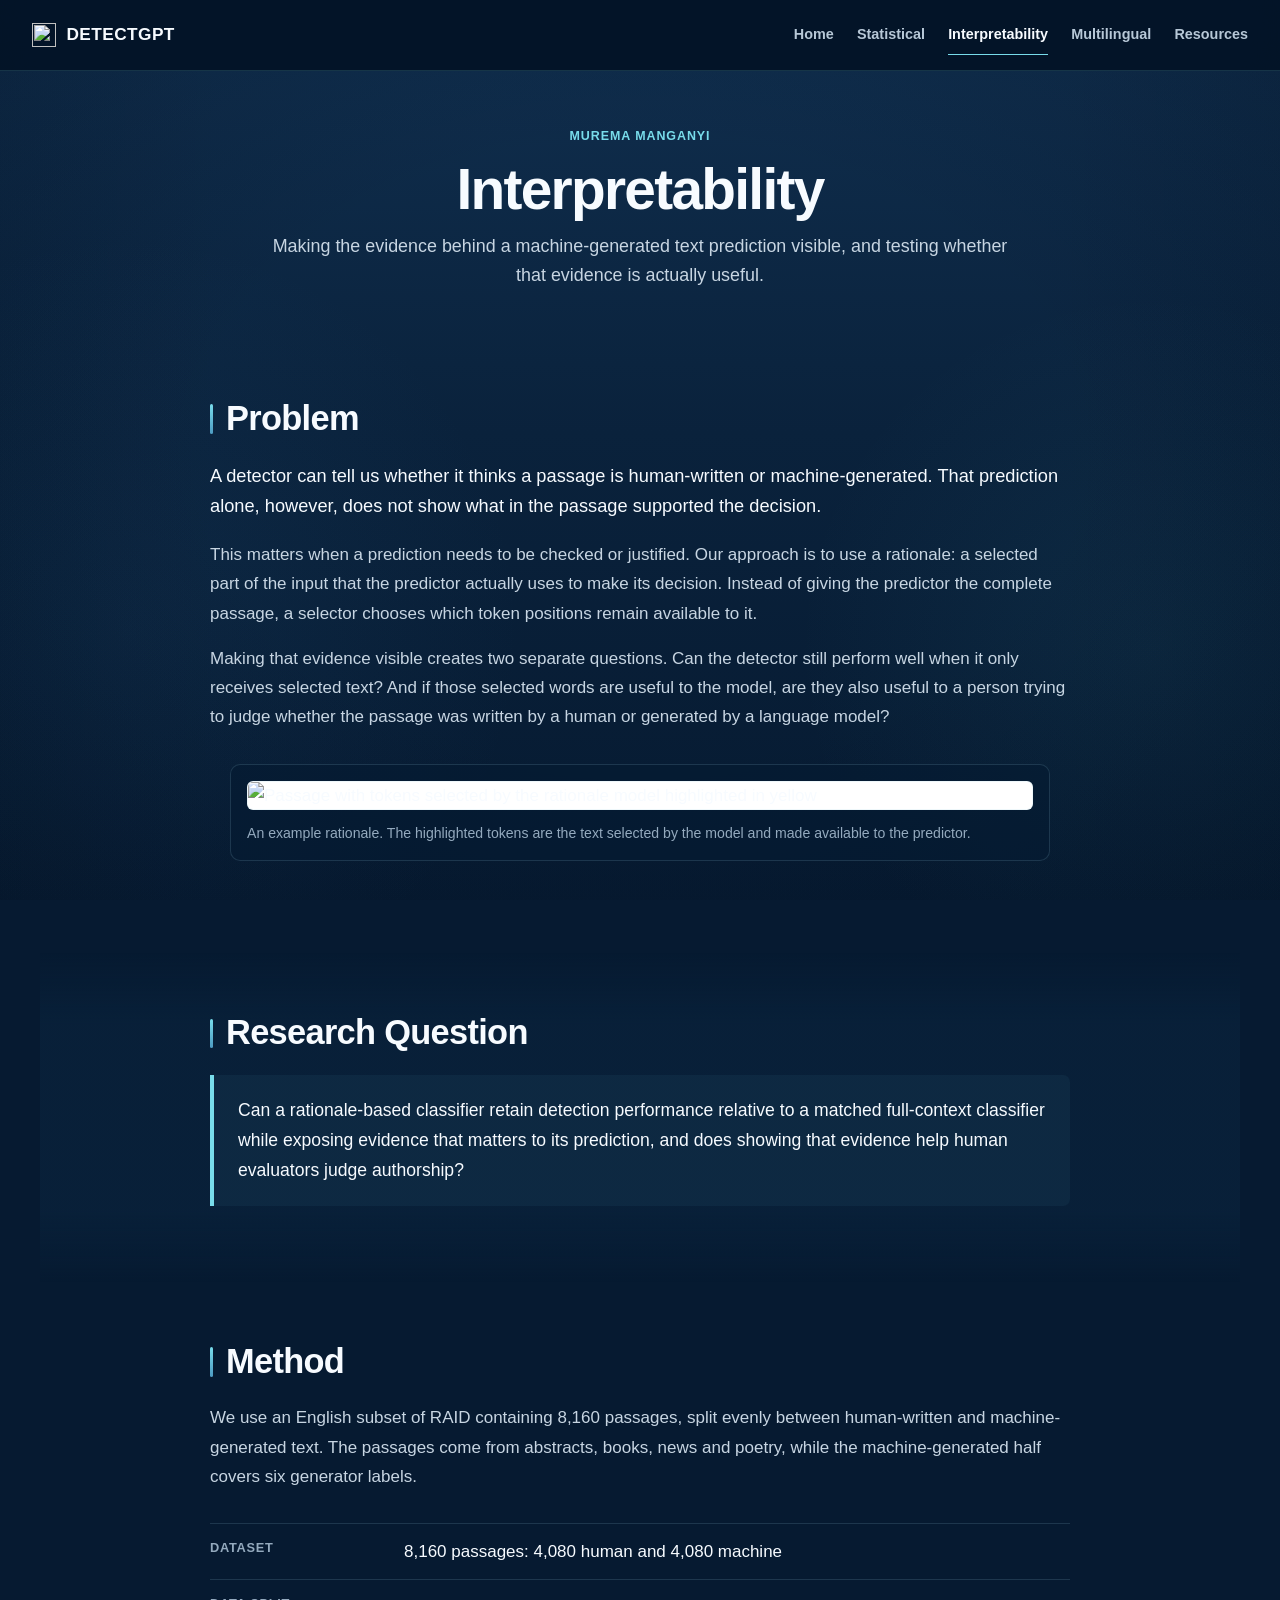
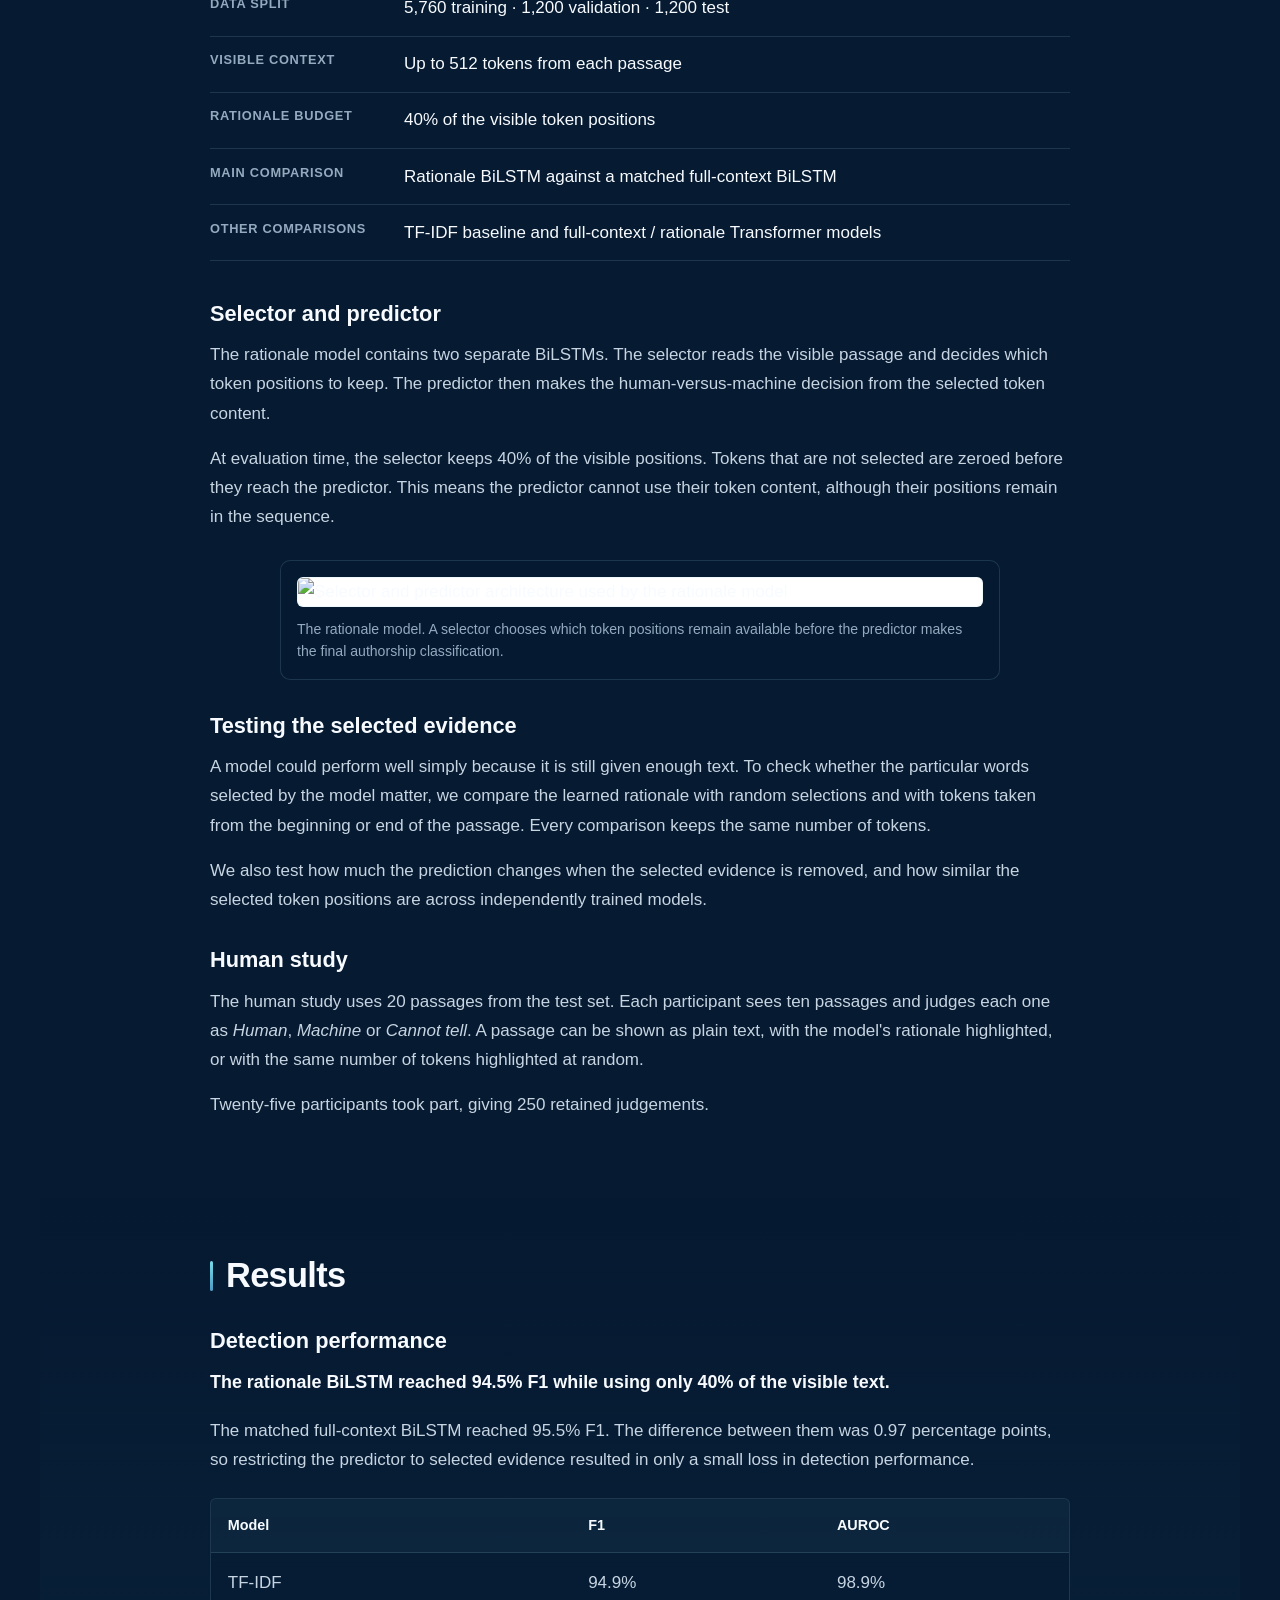
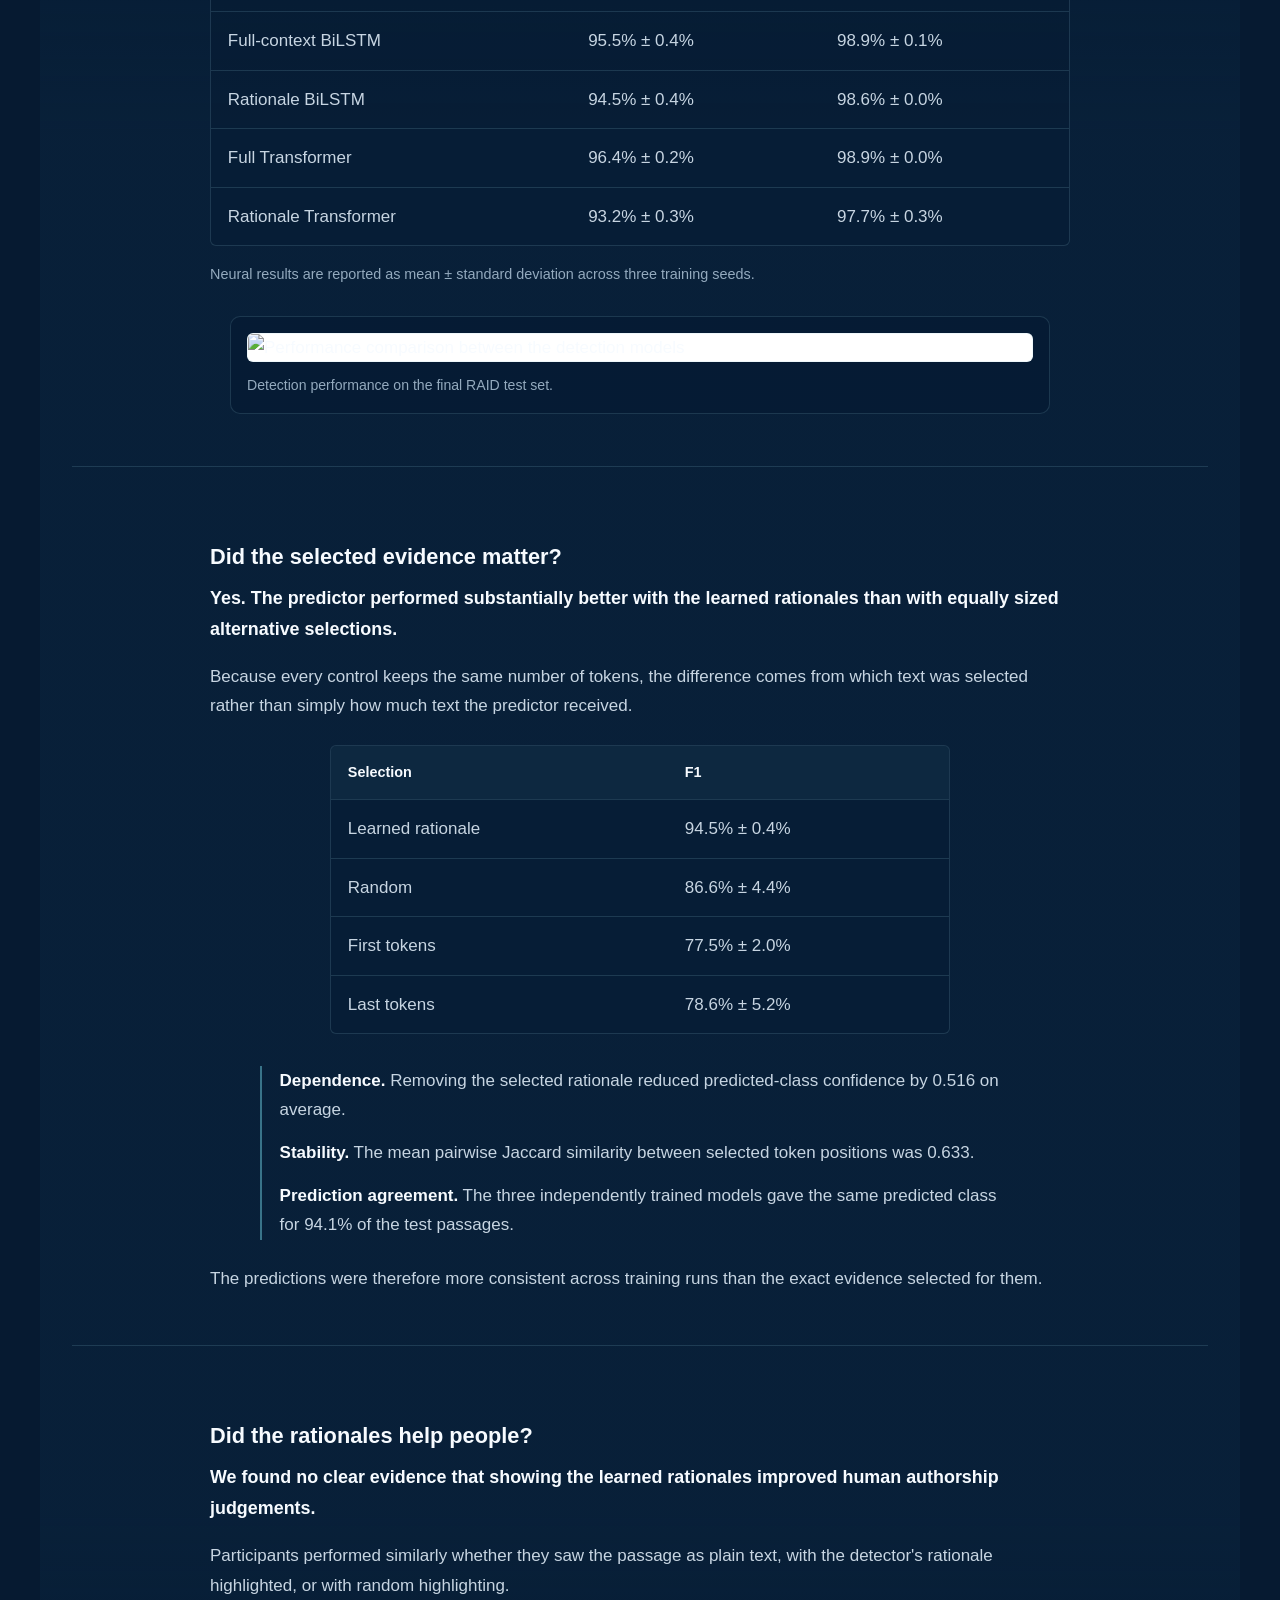
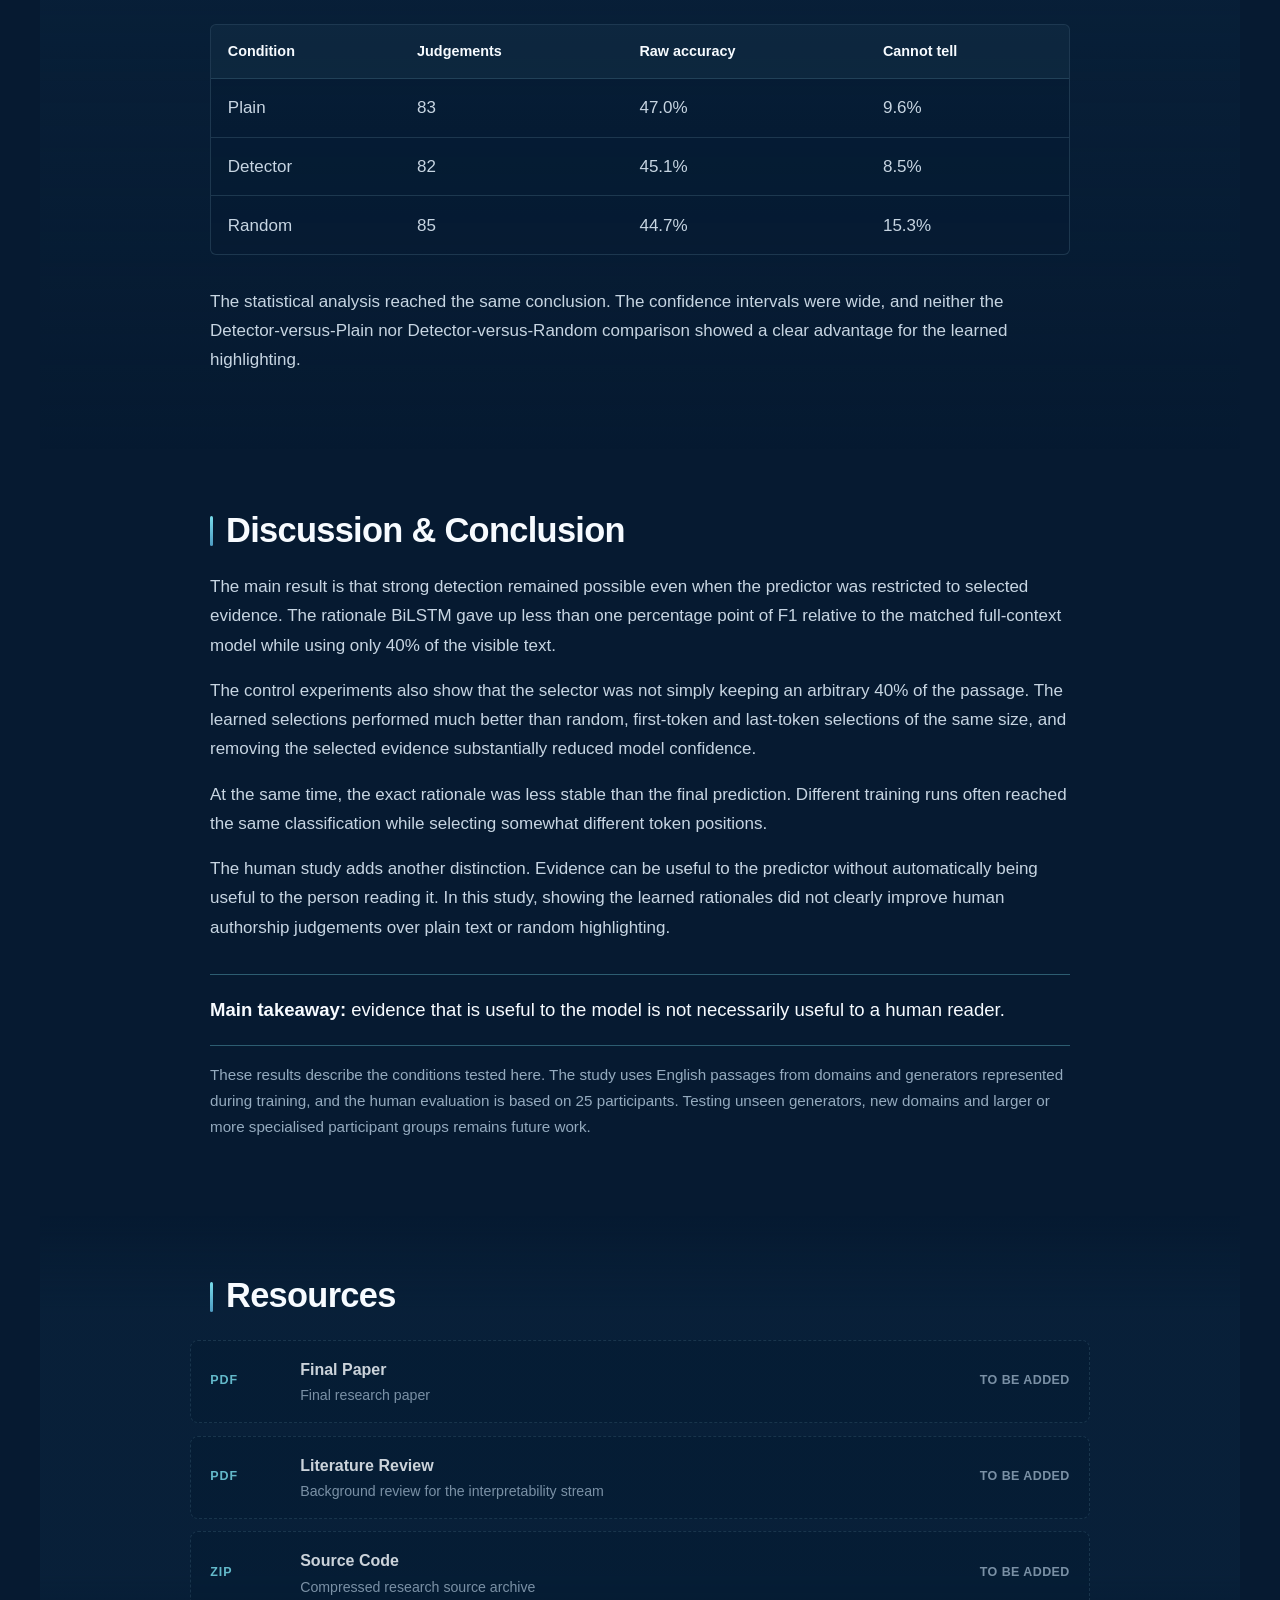
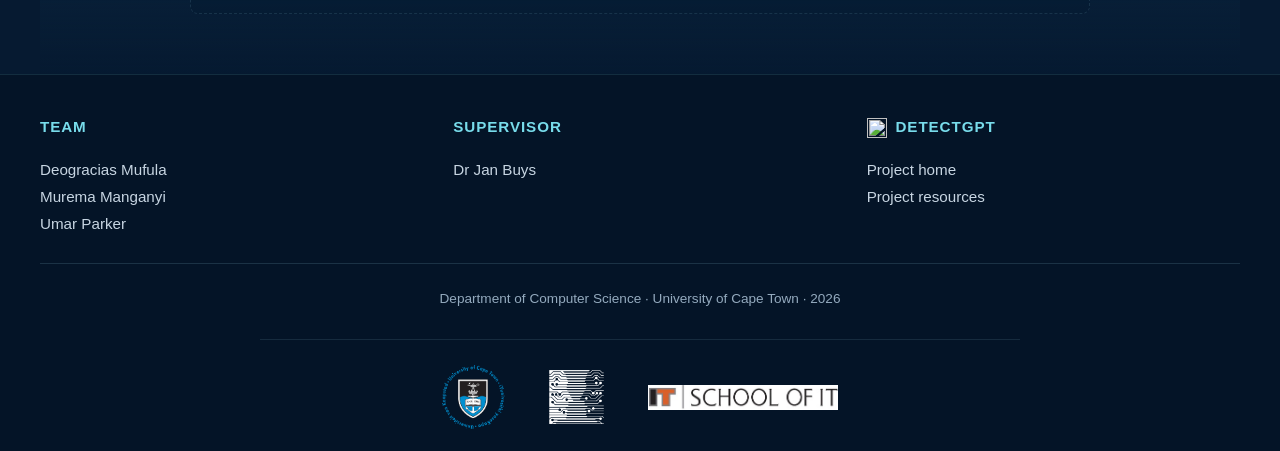
==== interpretability.html @ 5858a73e "Made changes" ====
<!DOCTYPE html>

<html lang="en">
<head>
    <meta charset="utf-8"/>
    <meta content="width=device-width, initial-scale=1.0" name="viewport"/>
    <meta
        content="Interpretability research stream of the DetectGPT project, investigating rationale-based machine-generated text detection."
        name="description"
    />
    <title>Interpretability | DETECTGPT</title>

    <link href="Images/favicon.svg" rel="icon" type="image/svg+xml"/>
    <link href="css/style.css" rel="stylesheet"/>
</head>

<body class="interpretability-page">

<div aria-hidden="true" class="background-animation"></div>

<nav aria-label="Main navigation" id="main-nav">
    <div class="nav-container">
        <a class="nav-logo" href="index.html">
            <img
                class="brand-mark"
                src="Images/favicon.svg"
                alt=""
                aria-hidden="true"
            />
            <span>DETECTGPT</span>
        </a>

        <ul class="nav-links">
            <li><a href="index.html">Home</a></li>
            <li><a href="statistical.html">Statistical</a></li>
            <li>
                <a aria-current="page" href="interpretability.html">
                    Interpretability
                </a>
            </li>
            <li><a href="multilingual.html">Multilingual</a></li>
            <li><a href="resources.html">Resources</a></li>
        </ul>
    </div>
</nav>


<header class="page-hero">
    <div class="page-hero-content">
        <p class="page-kicker">Murema Manganyi</p>

        <h1 class="page-title">Interpretability</h1>

        <p class="page-subtitle">
            Making the evidence behind a machine-generated text prediction
            visible, and testing whether that evidence is actually useful.
        </p>
    </div>
</header>


<main class="article-shell">


    <section class="content-section" id="problem">
        <div class="section-container">

            <div class="section-header">
                <h2 class="section-title">Problem</h2>
            </div>

            <div class="article-copy">

                <p class="section-lead">
                    A detector can tell us whether it thinks a passage is
                    human-written or machine-generated. That prediction alone,
                    however, does not show what in the passage supported the
                    decision.
                </p>

                <p>
                    This matters when a prediction needs to be checked or
                    justified. Our approach is to use a rationale: a selected
                    part of the input that the predictor actually uses to make
                    its decision. Instead of giving the predictor the complete
                    passage, a selector chooses which token positions remain
                    available to it.
                </p>

                <p>
                    Making that evidence visible creates two separate questions.
                    Can the detector still perform well when it only receives
                    selected text? And if those selected words are useful to the
                    model, are they also useful to a person trying to judge
                    whether the passage was written by a human or generated by
                    a language model?
                </p>

            </div>

            <figure class="figure-block rationale-showcase">
                <img
                    src="Images/interpretability-rationale.png"
                    alt="Passage with tokens selected by the rationale model highlighted in yellow"
                />

                <figcaption>
                    An example rationale. The highlighted tokens are the text
                    selected by the model and made available to the predictor.
                </figcaption>
            </figure>

        </div>
    </section>


    <section class="content-section alt-bg" id="research-question">
        <div class="section-container">

            <div class="section-header">
                <h2 class="section-title">Research Question</h2>
            </div>

            <div class="article-copy">

                <p class="research-question">
                    Can a rationale-based classifier retain detection
                    performance relative to a matched full-context classifier
                    while exposing evidence that matters to its prediction, and
                    does showing that evidence help human evaluators judge
                    authorship?
                </p>

            </div>

        </div>
    </section>


    <section class="content-section" id="method">
        <div class="section-container">

            <div class="section-header">
                <h2 class="section-title">Method</h2>
            </div>

            <div class="article-copy">

                <p>
                    We use an English subset of RAID containing 8,160 passages,
                    split evenly between human-written and machine-generated
                    text. The passages come from abstracts, books, news and
                    poetry, while the machine-generated half covers six
                    generator labels.
                </p>

                <dl class="method-summary">

                    <div>
                        <dt>Dataset</dt>
                        <dd>
                            8,160 passages: 4,080 human and 4,080 machine
                        </dd>
                    </div>

                    <div>
                        <dt>Data split</dt>
                        <dd>
                            5,760 training · 1,200 validation · 1,200 test
                        </dd>
                    </div>

                    <div>
                        <dt>Visible context</dt>
                        <dd>
                            Up to 512 tokens from each passage
                        </dd>
                    </div>

                    <div>
                        <dt>Rationale budget</dt>
                        <dd>
                            40% of the visible token positions
                        </dd>
                    </div>

                    <div>
                        <dt>Main comparison</dt>
                        <dd>
                            Rationale BiLSTM against a matched full-context
                            BiLSTM
                        </dd>
                    </div>

                    <div>
                        <dt>Other comparisons</dt>
                        <dd>
                            TF-IDF baseline and full-context / rationale
                            Transformer models
                        </dd>
                    </div>

                </dl>


                <h3>Selector and predictor</h3>

                <p>
                    The rationale model contains two separate BiLSTMs. The
                    selector reads the visible passage and decides which token
                    positions to keep. The predictor then makes the
                    human-versus-machine decision from the selected token
                    content.
                </p>

                <p>
                    At evaluation time, the selector keeps 40% of the visible
                    positions. Tokens that are not selected are zeroed before
                    they reach the predictor. This means the predictor cannot
                    use their token content, although their positions remain in
                    the sequence.
                </p>

            </div>


            <figure class="figure-block">
                <img
                    alt="Selector and predictor architecture used by the rationale model"
                    src="Images/interpretability-architecture.png"
                />

                <figcaption>
                    The rationale model. A selector chooses which token
                    positions remain available before the predictor makes the
                    final authorship classification.
                </figcaption>
            </figure>


            <div class="article-copy">

                <h3>Testing the selected evidence</h3>

                <p>
                    A model could perform well simply because it is still given
                    enough text. To check whether the particular words selected
                    by the model matter, we compare the learned rationale with
                    random selections and with tokens taken from the beginning
                    or end of the passage. Every comparison keeps the same
                    number of tokens.
                </p>

                <p>
                    We also test how much the prediction changes when the
                    selected evidence is removed, and how similar the selected
                    token positions are across independently trained models.
                </p>


                <h3>Human study</h3>

                <p>
                    The human study uses 20 passages from the test set. Each
                    participant sees ten passages and judges each one as
                    <em>Human</em>, <em>Machine</em> or <em>Cannot tell</em>.
                    A passage can be shown as plain text, with the model's
                    rationale highlighted, or with the same number of tokens
                    highlighted at random.
                </p>

                <p>
                    Twenty-five participants took part, giving 250 retained
                    judgements.
                </p>

            </div>

        </div>
    </section>


    <section class="content-section alt-bg" id="results">
        <div class="section-container">

            <div class="section-header">
                <h2 class="section-title">Results</h2>
            </div>


            <div class="result-block">

                <div class="article-copy">

                    <h3>Detection performance</h3>

                    <p class="result-lead">
                        <strong>
                            The rationale BiLSTM reached 94.5% F1 while using
                            only 40% of the visible text.
                        </strong>
                    </p>

                    <p>
                        The matched full-context BiLSTM reached 95.5% F1. The
                        difference between them was 0.97 percentage points, so
                        restricting the predictor to selected evidence resulted
                        in only a small loss in detection performance.
                    </p>

                    <div class="data-table-wrap">
                        <table>
                            <thead>
                                <tr>
                                    <th>Model</th>
                                    <th>F1</th>
                                    <th>AUROC</th>
                                </tr>
                            </thead>

                            <tbody>
                                <tr>
                                    <td>TF-IDF</td>
                                    <td>94.9%</td>
                                    <td>98.9%</td>
                                </tr>

                                <tr>
                                    <td>Full-context BiLSTM</td>
                                    <td>95.5% ± 0.4%</td>
                                    <td>98.9% ± 0.1%</td>
                                </tr>

                                <tr>
                                    <td>Rationale BiLSTM</td>
                                    <td>94.5% ± 0.4%</td>
                                    <td>98.6% ± 0.0%</td>
                                </tr>

                                <tr>
                                    <td>Full Transformer</td>
                                    <td>96.4% ± 0.2%</td>
                                    <td>98.9% ± 0.0%</td>
                                </tr>

                                <tr>
                                    <td>Rationale Transformer</td>
                                    <td>93.2% ± 0.3%</td>
                                    <td>97.7% ± 0.3%</td>
                                </tr>
                            </tbody>
                        </table>
                    </div>

                    <p class="result-note">
                        Neural results are reported as mean ± standard deviation
                        across three training seeds.
                    </p>

                </div>


                <figure class="figure-block">
                    <img
                        alt="Performance comparison between the detection models"
                        src="Images/interpretability-performance.png"
                    />

                    <figcaption>
                        Detection performance on the final RAID test set.
                    </figcaption>
                </figure>

            </div>


            <div class="result-block">

                <div class="article-copy">

                    <h3>Did the selected evidence matter?</h3>

                    <p class="result-lead">
                        <strong>
                            Yes. The predictor performed substantially better
                            with the learned rationales than with equally sized
                            alternative selections.
                        </strong>
                    </p>

                    <p>
                        Because every control keeps the same number of tokens,
                        the difference comes from which text was selected rather
                        than simply how much text the predictor received.
                    </p>

                    <div class="data-table-wrap compact-table">
                        <table>
                            <thead>
                                <tr>
                                    <th>Selection</th>
                                    <th>F1</th>
                                </tr>
                            </thead>

                            <tbody>
                                <tr>
                                    <td>Learned rationale</td>
                                    <td>94.5% ± 0.4%</td>
                                </tr>

                                <tr>
                                    <td>Random</td>
                                    <td>86.6% ± 4.4%</td>
                                </tr>

                                <tr>
                                    <td>First tokens</td>
                                    <td>77.5% ± 2.0%</td>
                                </tr>

                                <tr>
                                    <td>Last tokens</td>
                                    <td>78.6% ± 5.2%</td>
                                </tr>
                            </tbody>
                        </table>
                    </div>


                    <div class="evidence-notes">

                        <p>
                            <strong>Dependence.</strong>
                            Removing the selected rationale reduced
                            predicted-class confidence by 0.516 on average.
                        </p>

                        <p>
                            <strong>Stability.</strong>
                            The mean pairwise Jaccard similarity between
                            selected token positions was 0.633.
                        </p>

                        <p>
                            <strong>Prediction agreement.</strong>
                            The three independently trained models gave the same
                            predicted class for 94.1% of the test passages.
                        </p>

                    </div>

                    <p>
                        The predictions were therefore more consistent across
                        training runs than the exact evidence selected for them.
                    </p>

                </div>

            </div>


            <div class="result-block">

                <div class="article-copy">

                    <h3>Did the rationales help people?</h3>

                    <p class="result-lead">
                        <strong>
                            We found no clear evidence that showing the learned
                            rationales improved human authorship judgements.
                        </strong>
                    </p>

                    <p>
                        Participants performed similarly whether they saw the
                        passage as plain text, with the detector's rationale
                        highlighted, or with random highlighting.
                    </p>

                    <div class="data-table-wrap">
                        <table>
                            <thead>
                                <tr>
                                    <th>Condition</th>
                                    <th>Judgements</th>
                                    <th>Raw accuracy</th>
                                    <th>Cannot tell</th>
                                </tr>
                            </thead>

                            <tbody>
                                <tr>
                                    <td>Plain</td>
                                    <td>83</td>
                                    <td>47.0%</td>
                                    <td>9.6%</td>
                                </tr>

                                <tr>
                                    <td>Detector</td>
                                    <td>82</td>
                                    <td>45.1%</td>
                                    <td>8.5%</td>
                                </tr>

                                <tr>
                                    <td>Random</td>
                                    <td>85</td>
                                    <td>44.7%</td>
                                    <td>15.3%</td>
                                </tr>
                            </tbody>
                        </table>
                    </div>

                    <p>
                        The statistical analysis reached the same conclusion.
                        The confidence intervals were wide, and neither the
                        Detector-versus-Plain nor Detector-versus-Random
                        comparison showed a clear advantage for the learned
                        highlighting.
                    </p>

                </div>

            </div>

        </div>
    </section>


    <section class="content-section" id="discussion">
        <div class="section-container">

            <div class="section-header">
                <h2 class="section-title">Discussion &amp; Conclusion</h2>
            </div>

            <div class="article-copy">

                <p>
                    The main result is that strong detection remained possible
                    even when the predictor was restricted to selected
                    evidence. The rationale BiLSTM gave up less than one
                    percentage point of F1 relative to the matched full-context
                    model while using only 40% of the visible text.
                </p>

                <p>
                    The control experiments also show that the selector was not
                    simply keeping an arbitrary 40% of the passage. The learned
                    selections performed much better than random, first-token
                    and last-token selections of the same size, and removing
                    the selected evidence substantially reduced model
                    confidence.
                </p>

                <p>
                    At the same time, the exact rationale was less stable than
                    the final prediction. Different training runs often reached
                    the same classification while selecting somewhat different
                    token positions.
                </p>

                <p>
                    The human study adds another distinction. Evidence can be
                    useful to the predictor without automatically being useful
                    to the person reading it. In this study, showing the learned
                    rationales did not clearly improve human authorship
                    judgements over plain text or random highlighting.
                </p>

                <p class="main-takeaway">
                    <strong>Main takeaway:</strong>
                    evidence that is useful to the model is not necessarily
                    useful to a human reader.
                </p>

                <p class="discussion-note">
                    These results describe the conditions tested here. The
                    study uses English passages from domains and generators
                    represented during training, and the human evaluation is
                    based on 25 participants. Testing unseen generators, new
                    domains and larger or more specialised participant groups
                    remains future work.
                </p>

            </div>

        </div>
    </section>


    <section class="content-section alt-bg" id="resources">
        <div class="section-container">

            <div class="section-header">
                <h2 class="section-title">Resources</h2>
            </div>

            <div class="resource-stack">

                <div
                    class="resource-row resource-placeholder"
                    data-future-path="Docs/interpretability-final-paper.pdf"
                >
                    <span class="resource-type">PDF</span>

                    <span>
                        <strong>Final Paper</strong>
                        <small>
                            Final research paper
                        </small>
                    </span>

                    <span class="resource-status">To be added</span>
                </div>


                <div
                    class="resource-row resource-placeholder"
                    data-future-path="Docs/interpretability-literature-review.pdf"
                >
                    <span class="resource-type">PDF</span>

                    <span>
                        <strong>Literature Review</strong>
                        <small>
                            Background review for the interpretability stream
                        </small>
                    </span>

                    <span class="resource-status">To be added</span>
                </div>


                <div
                    class="resource-row resource-placeholder"
                    data-future-path="Docs/interpretability-source.zip"
                >
                    <span class="resource-type">ZIP</span>

                    <span>
                        <strong>Source Code</strong>
                        <small>
                            Compressed research source archive
                        </small>
                    </span>

                    <span class="resource-status">To be added</span>
                </div>

            </div>

        </div>
    </section>

</main>


<footer>
    <div class="footer-content">
        <div class="footer-section">
            <h4>Team</h4>
            <p>Deogracias Mufula<br/>Murema Manganyi<br/>Umar Parker</p>
        </div>

        <div class="footer-section">
            <h4>Supervisor</h4>
            <p>Dr Jan Buys</p>
        </div>

        <div class="footer-section">
            <h4 class="footer-brand">
                <img src="Images/favicon.svg" alt="" aria-hidden="true"/>
                DETECTGPT
            </h4>
            <p>
                <a href="index.html">Project home</a><br/>
                <a href="resources.html">Project resources</a>
            </p>
        </div>
    </div>

    <div class="footer-bottom">
        <p>Department of Computer Science · University of Cape Town · 2026</p>
    </div>

    <div class="footer-logos" aria-label="University affiliations">
        <img src="Images/uct-logo.png" alt="University of Cape Town" class="footer-logo uct-logo"/>
        <img src="Images/cs-logo.png" alt="UCT Department of Computer Science" class="footer-logo cs-logo"/>
        <img src="Images/school-of-it-logo.png" alt="UCT School of Information Technology" class="footer-logo it-logo"/>
    </div>
</footer>

</body>
</html>
---- css/style.css ----
:root {
    --primary-bg: #061a31;
    --secondary-bg: #0b2742;
    --accent-cyan: #78dceb;
    --accent-blue: #4d9bc2;
    --text-primary: #f7fbff;
    --text-secondary: #c7d5e2;
    --text-muted: #94aabe;
    --card-bg: rgba(6, 28, 51, 0.72);
    --card-border: rgba(151, 203, 225, 0.16);
    --content-width: 1200px;
    --reading-width: 860px;
}

* {
    box-sizing: border-box;
    margin: 0;
    padding: 0;
}

html {
    scroll-behavior: smooth;
    overflow-x: hidden;
}

body {
    min-height: 100vh;
    overflow-x: hidden;
    font-family: "Open Sans", Helvetica, Arial, sans-serif;
    font-size: 17px;
    line-height: 1.6;
    color: var(--text-primary);
    background: var(--primary-bg);
}

a {
    color: var(--accent-cyan);
}

img {
    max-width: 100%;
}

.background-animation {
    position: fixed;
    inset: 0;
    z-index: -1;
    overflow: hidden;
    background:
        radial-gradient(
            circle at 10% 70%,
            rgba(44, 103, 151, 0.11),
            transparent 30%
        ),
        radial-gradient(
            circle at 90% 72%,
            rgba(70, 177, 195, 0.07),
            transparent 27%
        ),
        linear-gradient(
            180deg,
            #102f4f 0%,
            #0a223c 48%,
            #061a31 100%
        );
}

.background-animation::before {
    content: "";
    position: absolute;
    inset: 0;
    background-image: url("../Images/neural-texture.svg");
    background-repeat: repeat;
    background-size: 920px 560px;
    opacity: 0.24;
}

.background-animation::after {
    content: "";
    position: absolute;
    inset: 0;
    pointer-events: none;
    background:
        radial-gradient(
            ellipse at center,
            transparent 48%,
            rgba(3, 13, 28, 0.24) 100%
        ),
        linear-gradient(
            90deg,
            rgba(2, 14, 29, 0.08),
            transparent 18%,
            transparent 82%,
            rgba(2, 14, 29, 0.08)
        );
}

#main-nav {
    position: sticky;
    top: 0;
    z-index: 1000;
    min-height: 70px;
    display: flex;
    align-items: center;
    background: rgba(4, 20, 39, 0.94);
    border-bottom: 1px solid rgba(120, 220, 235, 0.16);
    backdrop-filter: blur(14px);
}

.nav-container {
    width: 100%;
    max-width: 1280px;
    min-height: 70px;
    margin: 0 auto;
    padding: 0 2rem;
    display: flex;
    align-items: center;
}

.nav-logo {
    display: inline-flex;
    align-items: center;
    gap: 0.65rem;
    flex: 0 0 auto;
    margin-right: 2.25rem;
    color: var(--text-primary);
    text-decoration: none;
    font-size: 1.08rem;
    font-weight: 800;
    letter-spacing: 0.025em;
    white-space: nowrap;
}

.brand-mark {
    width: 24px;
    height: 24px;
    display: block;
    flex: 0 0 24px;
}

.nav-links {
    margin-left: auto;
    display: flex;
    align-items: center;
    gap: 1.45rem;
    list-style: none;
}

.nav-links a {
    position: relative;
    display: block;
    padding: 0.5rem 0;
    color: #b7c8d7;
    text-decoration: none;
    font-size: 0.9rem;
    font-weight: 600;
    transition: color 0.2s ease;
}

.nav-links a::after {
    content: "";
    position: absolute;
    left: 0;
    bottom: 0;
    width: 0;
    height: 1px;
    background: var(--accent-cyan);
    transition: width 0.2s ease;
}

.nav-links a:hover,
.nav-links a[aria-current="page"] {
    color: var(--text-primary);
}

.nav-links a:hover::after,
.nav-links a[aria-current="page"]::after {
    width: 100%;
}

.hero {
    min-height: auto;
    display: flex;
    align-items: center;
    justify-content: center;
    padding: 2.9rem 2rem 3.3rem;
    background: transparent;
}

.hero-content {
    width: 100%;
    max-width: 980px;
    margin: 0 auto;
    text-align: center;
}

.hero-title {
    position: relative;
    width: max-content;
    max-width: 100%;
    margin: 0 auto 0.95rem;
    font-size: clamp(4.1rem, 7.4vw, 5.6rem);
    font-weight: 800;
    line-height: 0.98;
    letter-spacing: -0.045em;
    background: linear-gradient(
        108deg,
        #fbfdff 0%,
        #dff4fb 34%,
        #8eddea 67%,
        #63b6da 100%
    );
    background-size: 100% 100%;
    background-position: 50% 50%;
    -webkit-background-clip: text;
    background-clip: text;
    color: transparent;
    -webkit-text-fill-color: transparent;
    filter: none;
    text-shadow: none;
}

.hero-title::after {
    content: attr(data-text);
    position: absolute;
    inset: 0;
    pointer-events: none;
    color: transparent;
    -webkit-text-fill-color: transparent;
    background: linear-gradient(
        112deg,
        transparent 44%,
        rgba(255, 255, 255, 0) 47%,
        rgba(255, 255, 255, 0.28) 49.4%,
        rgba(199, 240, 248, 0.16) 50.5%,
        rgba(255, 255, 255, 0) 53%,
        transparent 56%
    );
    background-size: 320% 100%;
    background-position: 155% 0;
    -webkit-background-clip: text;
    background-clip: text;
    opacity: 0;
    animation: detect-specular 11s cubic-bezier(0.46, 0.03, 0.52, 0.96) infinite;
}

@keyframes detect-specular {
    0%, 71% {
        background-position: 155% 0;
        opacity: 0;
    }
    73% {
        background-position: 155% 0;
        opacity: 0.65;
    }
    81% {
        background-position: -55% 0;
        opacity: 0.48;
    }
    83%, 100% {
        background-position: -55% 0;
        opacity: 0;
    }
}

.hero-subtitle {
    max-width: 820px;
    margin: 0 auto 0.95rem;
    color: var(--text-secondary);
    font-size: 1.22rem;
    font-weight: 500;
    line-height: 1.42;
}

.hero-intro {
    max-width: 820px;
    margin: 0 auto 1.5rem;
    color: var(--text-secondary);
    font-size: 1rem;
    line-height: 1.65;
}

.hero-authors {
    display: flex;
    align-items: center;
    justify-content: center;
    gap: 1.25rem;
    margin-bottom: 0.65rem;
    flex-wrap: wrap;
}

.author-card {
    text-align: center;
}

.author-name {
    color: var(--text-primary);
    font-size: 0.98rem;
    font-weight: 600;
}

.author-divider {
    width: 1px;
    height: 26px;
    background: rgba(151, 203, 225, 0.22);
}

.hero-institution {
    margin-bottom: 1.45rem;
    color: var(--text-muted);
    font-size: 0.92rem;
}

.cta-button {
    display: inline-block;
    padding: 0.82rem 1.4rem;
    color: #eafaff;
    text-decoration: none;
    background: rgba(4, 24, 45, 0.48);
    border: 1px solid rgba(120, 220, 235, 0.62);
    border-radius: 8px;
    font-size: 0.96rem;
    font-weight: 700;
    transition: transform 0.2s ease, background 0.2s ease, border-color 0.2s ease;
}

.cta-button:hover {
    transform: translateY(-2px);
    background: rgba(120, 220, 235, 0.09);
    border-color: rgba(120, 220, 235, 0.9);
}

.cta-button span {
    margin-left: 0.35rem;
}

.page-hero {
    min-height: auto;
    display: flex;
    align-items: center;
    justify-content: center;
    padding: 3.5rem 2rem 3.1rem;
    background: transparent;
}

.page-hero-content {
    width: 100%;
    max-width: 1000px;
    text-align: center;
}

.page-kicker {
    margin-bottom: 0.8rem;
    color: var(--accent-cyan);
    font-size: 0.78rem;
    font-weight: 700;
    letter-spacing: 0.075em;
    text-transform: uppercase;
}

.page-title {
    margin-bottom: 0.75rem;
    font-size: 3.55rem;
    font-weight: 800;
    line-height: 1.06;
    letter-spacing: -0.03em;
}

.page-subtitle {
    max-width: 760px;
    margin: 0 auto;
    color: var(--text-secondary);
    font-size: 1.12rem;
    line-height: 1.6;
}

main {
    position: relative;
}

.article-shell {
    max-width: var(--content-width);
    margin: 0 auto;
}

.content-section {
    position: relative;
    padding: 3.75rem 2rem;
}

.alt-bg {
    background: linear-gradient(
        180deg,
        rgba(4, 19, 36, 0) 0%,
        rgba(11, 39, 66, 0.48) 22%,
        rgba(11, 39, 66, 0.48) 78%,
        rgba(4, 19, 36, 0) 100%
    );
}

.section-container {
    width: 100%;
    max-width: var(--content-width);
    margin: 0 auto;
}

.section-header {
    width: 100%;
    max-width: var(--reading-width);
    margin: 0 auto 1.4rem;
}

.section-title {
    position: relative;
    padding-left: 1rem;
    font-size: 2.15rem;
    font-weight: 700;
    line-height: 1.14;
    letter-spacing: -0.02em;
}

.section-title::before {
    content: "";
    position: absolute;
    left: 0;
    top: 0.16em;
    bottom: 0.12em;
    width: 3px;
    border-radius: 3px;
    background: linear-gradient(
        180deg,
        var(--accent-cyan),
        var(--accent-blue)
    );
}

.section-intro {
    max-width: var(--reading-width);
    margin: 0 auto 1.8rem;
    color: var(--text-secondary);
    font-size: 1.02rem;
    line-height: 1.7;
}

.content-text,
.article-copy {
    width: 100%;
    max-width: var(--reading-width);
    margin-left: auto;
    margin-right: auto;
}

.content-text p,
.article-copy p {
    margin-bottom: 1rem;
    color: var(--text-secondary);
    line-height: 1.72;
}

.content-text strong,
.article-copy strong {
    color: var(--text-primary);
}

.lead-text {
    color: var(--text-secondary);
    font-size: 1.08rem;
    line-height: 1.72;
}

.article-copy h3 {
    margin: 2rem 0 0.75rem;
    font-size: 1.36rem;
    line-height: 1.3;
}

.article-copy ul,
.article-copy ol {
    margin: 1rem 0 1.5rem;
    padding-left: 1.4rem;
}

.article-copy li {
    margin-bottom: 0.5rem;
    color: var(--text-secondary);
    line-height: 1.8;
}

.placeholder-copy {
    color: var(--text-secondary);
}

.stream-overview-grid {
    display: grid;
    grid-template-columns: repeat(3, minmax(0, 1fr));
    gap: 1.4rem;
    margin-top: 1.25rem;
}

.stream-card-link {
    display: block;
    color: inherit;
    text-decoration: none;
}

.feature-card-modern {
    height: 100%;
    padding: 1.85rem 1.65rem;
    background: var(--card-bg);
    border: 1px solid var(--card-border);
    border-top: 2px solid rgba(120, 220, 235, 0.33);
    border-radius: 10px;
    transition: transform 0.2s ease, border-color 0.2s ease, background 0.2s ease;
}

.feature-card-modern:hover {
    transform: translateY(-3px);
    border-color: rgba(120, 220, 235, 0.42);
    background: rgba(7, 31, 56, 0.78);
}

.feature-card-modern h3 {
    margin-bottom: 0.7rem;
    color: var(--text-primary);
    font-size: 1.26rem;
}

.feature-card-modern p {
    margin-bottom: 0.6rem;
    color: var(--text-secondary);
    line-height: 1.65;
}

.feature-card-modern a {
    text-decoration: none;
}

.stream-owner {
    margin-bottom: 0.75rem !important;
    color: #9fcedf !important;
    font-weight: 600;
}

.stream-link {
    display: inline-block;
    margin-top: 0.75rem;
    color: var(--accent-cyan);
    text-decoration: none;
    font-weight: 700;
}

.stream-link:hover {
    text-decoration: underline;
}

.group-docs {
    max-width: 850px;
    margin-left: auto;
    margin-right: auto;
    display: grid;
    grid-template-columns: repeat(2, minmax(0, 1fr));
    gap: 1rem;
}

.deliverable-card {
    display: flex;
    align-items: center;
    justify-content: space-between;
    gap: 1.25rem;
    padding: 1.25rem 1.4rem;
    color: var(--text-primary);
    text-decoration: none;
    background: var(--card-bg);
    border: 1px solid var(--card-border);
    border-radius: 8px;
    transition: transform 0.2s ease, border-color 0.2s ease, background 0.2s ease;
}

.deliverable-card:hover {
    transform: translateY(-3px);
    border-color: rgba(120, 220, 235, 0.42);
    background: rgba(7, 31, 56, 0.78);
}

.deliverable-card h3 {
    font-size: 1.1rem;
}

.file-type {
    flex: 0 0 auto;
    padding: 0.35rem 0.65rem;
    color: var(--accent-cyan);
    border: 1px solid rgba(120, 220, 235, 0.25);
    border-radius: 5px;
    font-size: 0.72rem;
    font-weight: 700;
    letter-spacing: 0.06em;
}

.compact-team {
    display: grid;
    grid-template-columns: repeat(3, minmax(0, 1fr));
    gap: 1.25rem;
}

.compact-team .feature-card-modern {
    padding: 1.7rem;
}

.compact-team a {
    color: var(--text-secondary);
    text-decoration: none;
}

.compact-team a:hover {
    color: var(--accent-cyan);
}

.research-question {
    padding: 1.25rem 1.5rem;
    color: var(--text-primary) !important;
    background: rgba(120, 220, 235, 0.045);
    border-left: 4px solid var(--accent-cyan);
    border-radius: 0 7px 7px 0;
    font-size: 1.1rem;
    line-height: 1.68;
}

.figure-block {
    width: min(100%, 820px);
    margin: 1.8rem auto 2rem;
    padding: 1rem;
    background: rgba(6, 28, 51, 0.64);
    border: 1px solid var(--card-border);
    border-radius: 10px;
}

.figure-block img {
    width: auto;
    max-width: 100%;
    max-height: 560px;
    height: auto;
    display: block;
    margin: 0 auto;
    object-fit: contain;
    background: #fff;
    border: 1px solid rgba(151, 203, 225, 0.16);
    border-radius: 6px;
}

.figure-block figcaption {
    margin-top: 0.8rem;
    color: var(--text-muted);
    font-size: 0.88rem;
    line-height: 1.55;
}

.data-table-wrap {
    width: 100%;
    max-width: var(--reading-width);
    margin: 1.5rem auto 2rem;
    overflow-x: auto;
    background: rgba(6, 28, 51, 0.52);
    border: 1px solid var(--card-border);
    border-radius: 8px;
}

table {
    width: 100%;
    min-width: 620px;
    border-collapse: collapse;
}

th,
td {
    padding: 0.95rem 1.05rem;
    text-align: left;
    border-bottom: 1px solid var(--card-border);
}

th {
    color: var(--text-primary);
    background: rgba(120, 220, 235, 0.055);
    font-size: 0.9rem;
    font-weight: 700;
}

td {
    color: var(--text-secondary);
}

tr:last-child td {
    border-bottom: 0;
}

.result-note {
    margin-top: -1rem !important;
    color: var(--text-muted) !important;
    font-size: 0.9rem;
}

.interpretability-page .article-copy {
    max-width: 860px;
    margin-left: auto;
    margin-right: auto;
}

.interpretability-page .section-lead {
    margin-bottom: 1.15rem;
    color: var(--text-primary);
    font-size: 1.14rem;
    line-height: 1.68;
}

.interpretability-page .rationale-showcase {
    width: min(100%, 820px);
    margin-top: 2rem;
}

.interpretability-page #method .figure-block {
    width: min(100%, 720px);
}

.method-summary {
    max-width: 860px;
    margin: 2rem auto 2.4rem;
    border-top: 1px solid var(--card-border);
}

.method-summary > div {
    display: grid;
    grid-template-columns: 170px 1fr;
    gap: 1.5rem;
    padding: 0.85rem 0;
    border-bottom: 1px solid var(--card-border);
}

.method-summary dt {
    color: var(--text-muted);
    font-size: 0.8rem;
    font-weight: 700;
    letter-spacing: 0.055em;
    text-transform: uppercase;
}

.method-summary dd {
    margin: 0;
    color: var(--text-primary);
    line-height: 1.65;
}

.result-block + .result-block {
    margin-top: 3.25rem;
    padding-top: 2.75rem;
    border-top: 1px solid var(--card-border);
}

.result-lead {
    margin-bottom: 1.1rem !important;
    color: var(--text-primary) !important;
    font-size: 1.12rem;
    line-height: 1.65;
}

.compact-table {
    max-width: 620px;
    margin-left: auto;
    margin-right: auto;
}

.evidence-notes {
    max-width: 760px;
    margin: 1.5rem auto;
    padding-left: 1.1rem;
    border-left: 2px solid rgba(120, 220, 235, 0.45);
}

.evidence-notes p {
    margin-bottom: 0.85rem;
}

.evidence-notes p:last-child {
    margin-bottom: 0;
}

.main-takeaway {
    margin: 2rem 0;
    padding: 1.2rem 0;
    color: var(--text-primary) !important;
    border-top: 1px solid rgba(120, 220, 235, 0.35);
    border-bottom: 1px solid rgba(120, 220, 235, 0.35);
    font-size: 1.16rem;
    line-height: 1.65;
}

.discussion-note {
    color: var(--text-muted) !important;
    font-size: 0.95rem;
}

.interpretability-page .data-table-wrap {
    border-radius: 6px;
    background: rgba(6, 28, 51, 0.38);
}

.resource-stack {
    max-width: 900px;
    display: grid;
    gap: 0.8rem;
    margin: 1.5rem auto 0;
}

.resource-row {
    display: grid;
    grid-template-columns: 74px 1fr auto;
    gap: 1rem;
    align-items: center;
    padding: 1rem 1.2rem;
    color: inherit;
    text-decoration: none;
    background: rgba(6, 28, 51, 0.62);
    border: 1px solid var(--card-border);
    border-radius: 8px;
    transition: background 0.2s ease, border-color 0.2s ease;
}

a.resource-row:hover {
    background: rgba(120, 220, 235, 0.045);
    border-color: rgba(120, 220, 235, 0.42);
}

.resource-type {
    color: var(--accent-cyan);
    font-size: 0.78rem;
    font-weight: 800;
    letter-spacing: 0.08em;
}

.resource-row strong {
    display: block;
    color: var(--text-primary);
    font-size: 1rem;
}

.resource-row small {
    display: block;
    margin-top: 0.18rem;
    color: var(--text-muted);
    line-height: 1.45;
}

.resource-arrow {
    color: var(--accent-cyan);
    font-size: 1.25rem;
}

.resource-placeholder {
    cursor: default;
    opacity: 0.82;
    border-style: dashed;
}

.resource-status {
    color: var(--text-muted);
    font-size: 0.78rem;
    font-weight: 700;
    letter-spacing: 0.035em;
    text-transform: uppercase;
    white-space: nowrap;
}

.subsection-author {
    position: relative;
    display: inline-block;
    margin-bottom: 1.5rem;
    color: var(--text-primary);
    font-size: 1.5rem;
    font-weight: 700;
}

footer {
    margin-top: 0;
    padding: 2.5rem 2rem 1.35rem;
    background: #041427;
    border-top: 1px solid rgba(120, 220, 235, 0.12);
}

.footer-content {
    max-width: var(--content-width);
    margin: 0 auto 1.6rem;
    display: grid;
    grid-template-columns: repeat(3, minmax(0, 1fr));
    gap: 2.5rem;
}

.footer-section h4 {
    margin-bottom: 1rem;
    color: var(--accent-cyan);
    font-size: 0.95rem;
    font-weight: 700;
    letter-spacing: 0.06em;
    text-transform: uppercase;
}

.footer-section p {
    margin: 0;
    color: var(--text-secondary);
    font-size: 0.95rem;
    line-height: 1.8;
}

.footer-section a {
    color: var(--text-secondary);
    text-decoration: none;
}

.footer-section a:hover {
    color: var(--accent-cyan);
    text-decoration: underline;
}

.footer-brand {
    display: flex;
    align-items: center;
    gap: 0.55rem;
}

.footer-brand img {
    width: 20px;
    height: 20px;
}

.footer-bottom {
    max-width: var(--content-width);
    margin: 0 auto;
    padding-top: 1.5rem;
    text-align: center;
    border-top: 1px solid var(--card-border);
}

.footer-bottom p {
    color: var(--text-muted);
    font-size: 0.85rem;
}

.footer-logos {
    max-width: 760px;
    margin: 1.8rem auto 0;
    padding-top: 1.6rem;
    display: flex;
    align-items: center;
    justify-content: center;
    gap: 2.75rem;
    border-top: 1px solid rgba(151, 203, 225, 0.12);
}

.footer-logo {
    display: block;
    width: auto;
    max-width: 190px;
    max-height: 58px;
    object-fit: contain;
}

.footer-logo.uct-logo {
    max-height: 64px;
}

.footer-logo.cs-logo,
.footer-logo.it-logo {
    max-height: 54px;
}

.footer-logo.cs-logo {
    filter: invert(1);
}

a:focus-visible,
button:focus-visible {
    outline: 2px solid var(--accent-cyan);
    outline-offset: 4px;
}

@media (max-width: 1100px) {
    .nav-container {
        padding: 0 1.5rem;
    }
    .nav-logo {
        margin-right: 1.4rem;
        font-size: 1rem;
    }
    .nav-links {
        gap: 1.05rem;
    }
    .nav-links a {
        font-size: 0.85rem;
    }
}

@media (max-width: 900px) {
    .hero-title {
        width: auto;
        font-size: 4.15rem;
    }
    .hero-subtitle {
        font-size: 1.16rem;
    }
    .page-title {
        font-size: 3rem;
    }
    .section-title {
        font-size: 2rem;
    }
    .stream-overview-grid,
    .compact-team,
    .group-docs {
        grid-template-columns: 1fr;
    }
    .footer-content {
        grid-template-columns: 1fr;
        gap: 1.75rem;
    }
}

@media (max-width: 720px) {
    body {
        font-size: 16px;
    }
    #main-nav {
        min-height: auto;
        padding: 0.75rem 0;
    }
    .nav-container {
        min-height: auto;
        padding: 0 1rem;
        flex-direction: column;
        align-items: flex-start;
        gap: 0.65rem;
    }
    .nav-logo {
        margin-right: 0;
    }
    .brand-mark {
        width: 21px;
        height: 21px;
        flex-basis: 21px;
    }
    .nav-links {
        width: 100%;
        margin-left: 0;
        gap: 0.55rem 1rem;
        flex-wrap: wrap;
    }
    .nav-links a {
        font-size: 0.82rem;
    }
    .hero {
        padding: 2.6rem 1.25rem 3rem;
    }
    .hero-title {
        width: auto;
        font-size: 3.25rem;
    }
    .hero-subtitle {
        font-size: 1.08rem;
    }
    .hero-intro {
        font-size: 0.96rem;
        line-height: 1.62;
    }
    .hero-authors {
        flex-direction: column;
        gap: 0.45rem;
    }
    .author-divider {
        display: none;
    }
    .page-hero {
        padding: 2.8rem 1.25rem 2.5rem;
    }
    .page-title {
        font-size: 2.65rem;
    }
    .page-subtitle {
        font-size: 1.04rem;
    }
    .content-section {
        padding: 3rem 1.25rem;
    }
    .section-header {
        margin-bottom: 1.2rem;
    }
    .section-title {
        font-size: 1.85rem;
    }
    .feature-card-modern {
        padding: 1.55rem 1.35rem;
    }
    .figure-block {
        width: 100%;
        padding: 0.75rem;
    }

    .figure-block img {
        max-height: 460px;
    }

    .resource-row {
        grid-template-columns: 58px 1fr auto;
        padding: 0.95rem 1rem;
    }
    .method-summary > div {
        grid-template-columns: 1fr;
        gap: 0.3rem;
    }
    .result-block + .result-block {
        margin-top: 2.75rem;
        padding-top: 2.35rem;
    }
    .main-takeaway {
        font-size: 1.08rem;
    }

    .footer-logos {
        flex-wrap: wrap;
        gap: 1.6rem;
    }

    .footer-logo,
    .footer-logo.uct-logo,
    .footer-logo.cs-logo,
    .footer-logo.it-logo {
        max-width: 140px;
        max-height: 48px;
    }
}

@media (max-width: 500px) {
    .nav-links {
        gap: 0.45rem 0.8rem;
    }
    .hero-title {
        font-size: 2.65rem;
    }
    .hero-subtitle {
        font-size: 1.04rem;
    }
    .page-title {
        font-size: 2.3rem;
    }
    .section-title {
        font-size: 1.75rem;
    }
    .resource-row {
        grid-template-columns: 48px 1fr;
    }
    .resource-arrow,
    .resource-status {
        grid-column: 2;
        justify-self: start;
    }
    th,
    td {
        padding: 0.75rem;
    }
}

@media (prefers-reduced-motion: reduce) {
    html {
        scroll-behavior: auto;
    }
    .hero-title::after {
        display: none;
        animation: none;
    }
}

@media print {
    .background-animation,
    #main-nav {
        display: none;
    }
    body {
        color: #000;
        background: #fff;
    }
    .hero,
    .page-hero,
    .content-section {
        min-height: auto;
        padding: 2rem 0;
    }
    .content-text p,
    .article-copy p,
    .lead-text,
    .section-intro,
    td {
        color: #222;
    }
    footer {
        color: #000;
        background: #fff;
    }
}
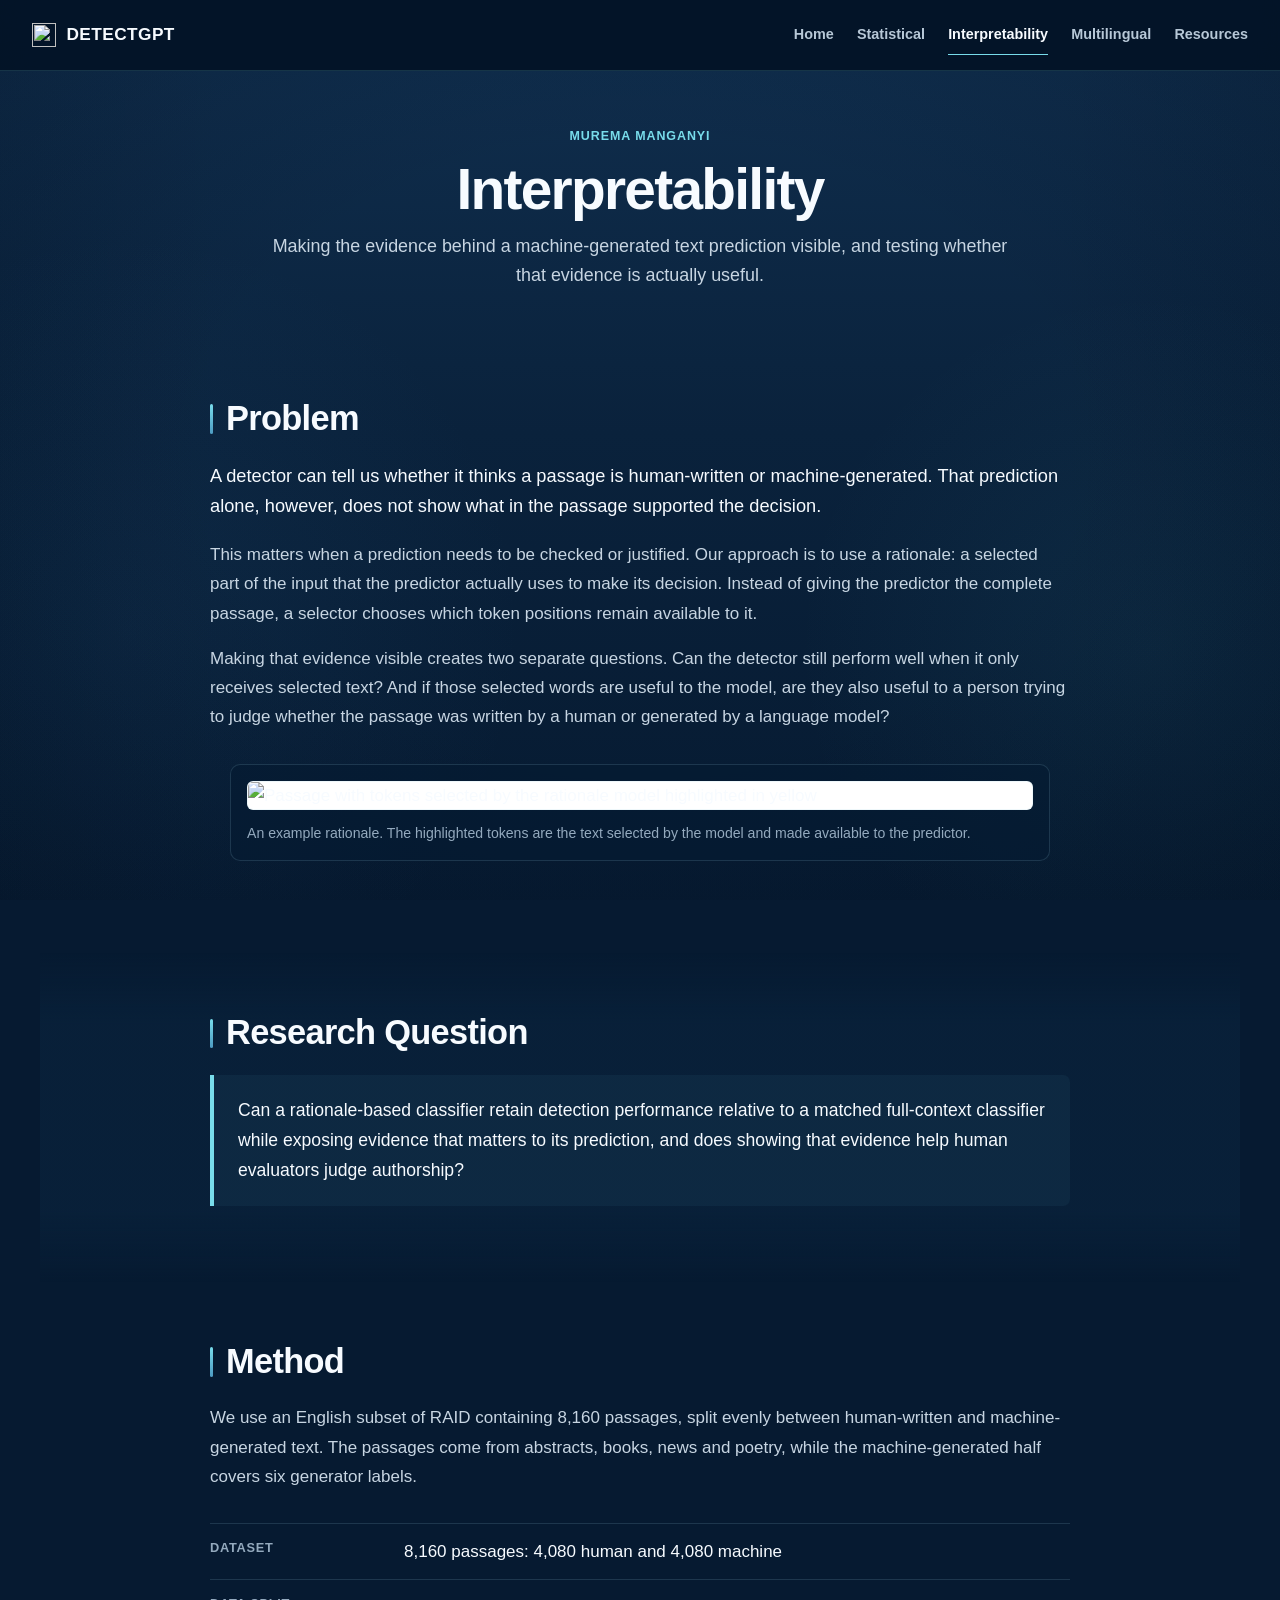
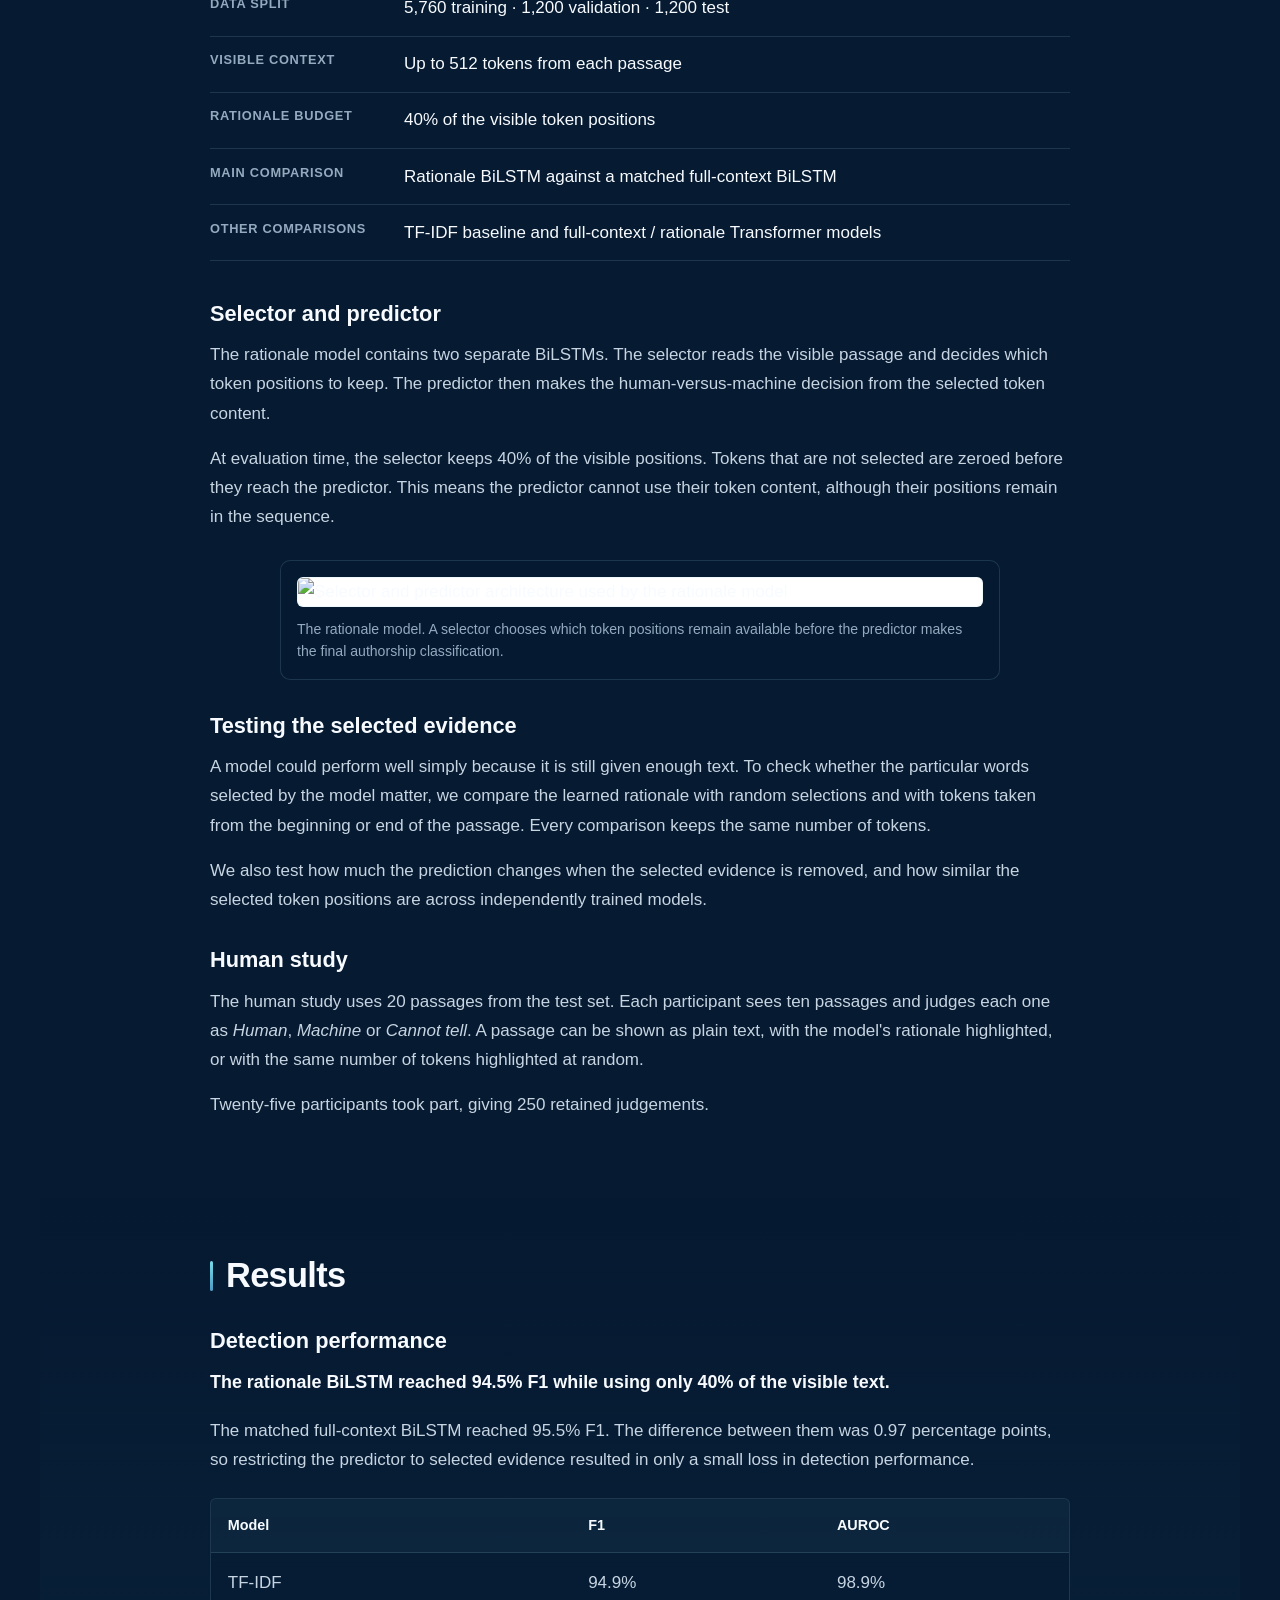
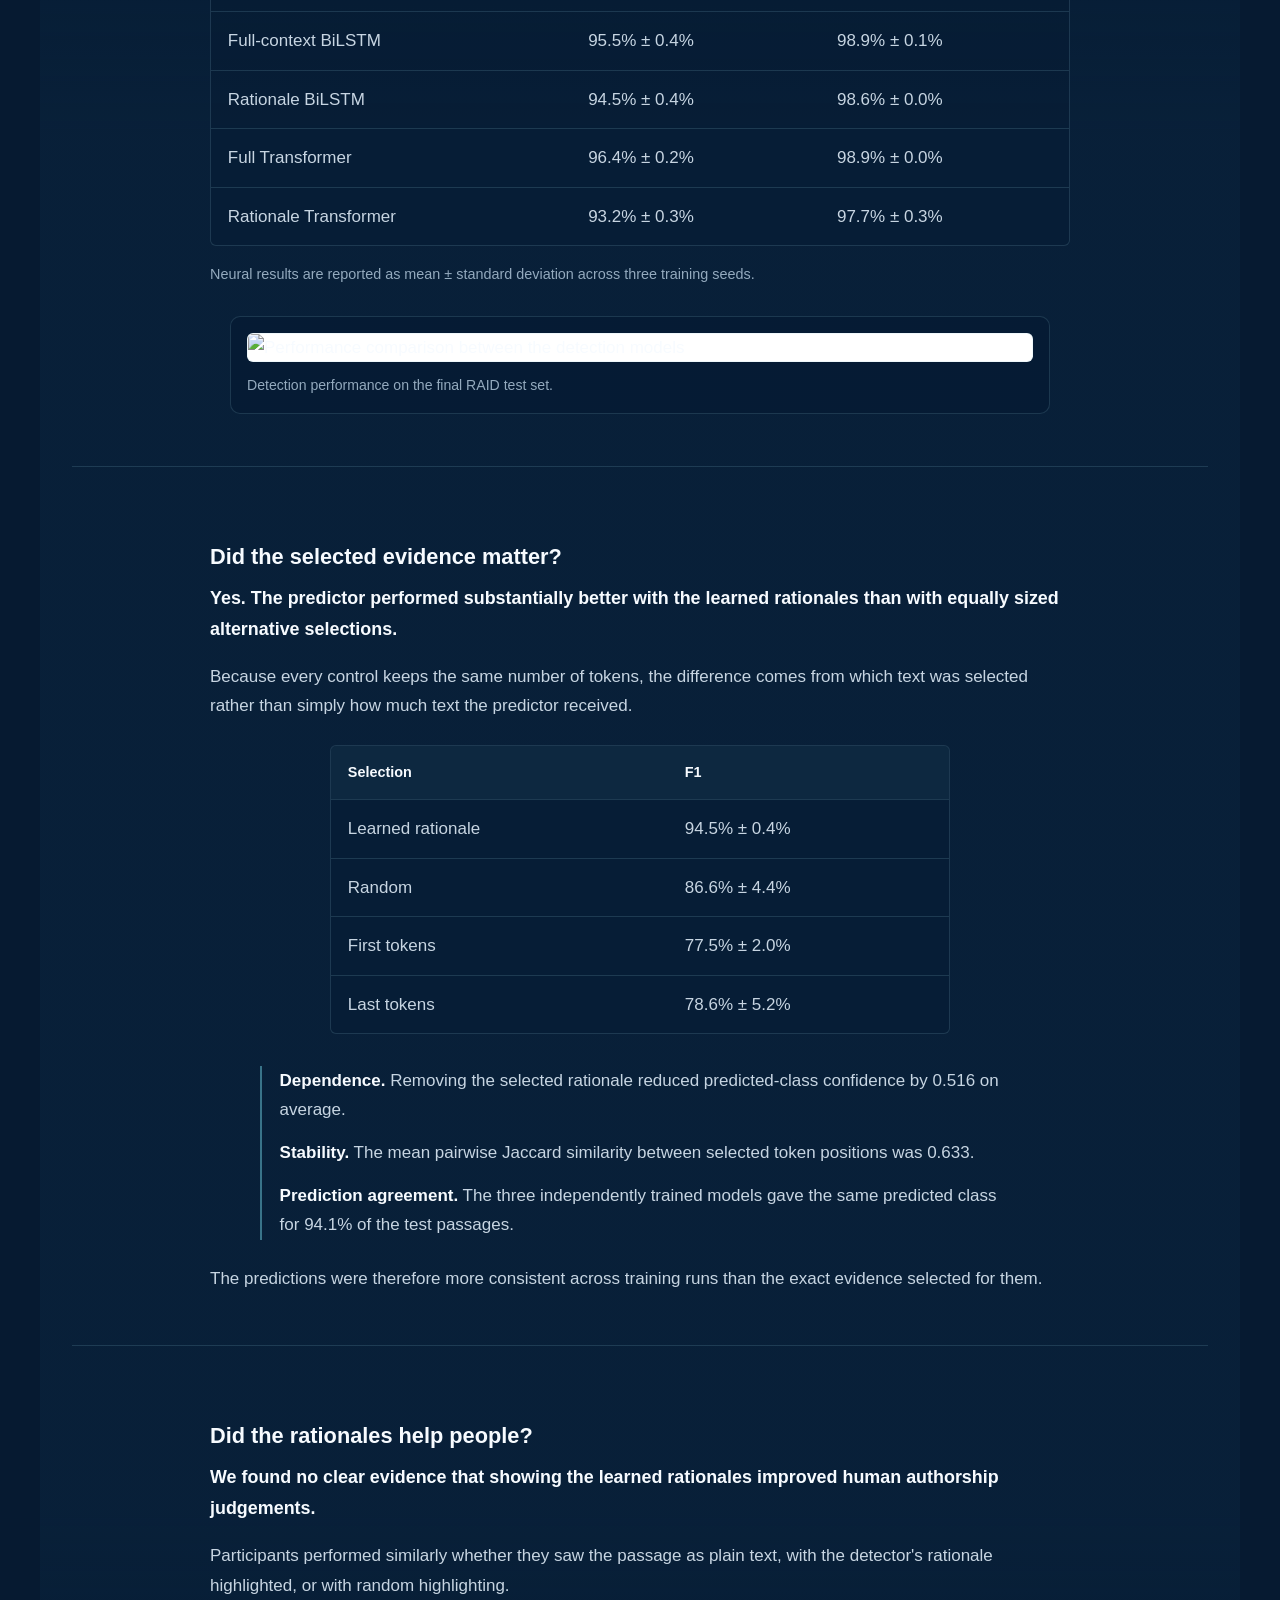
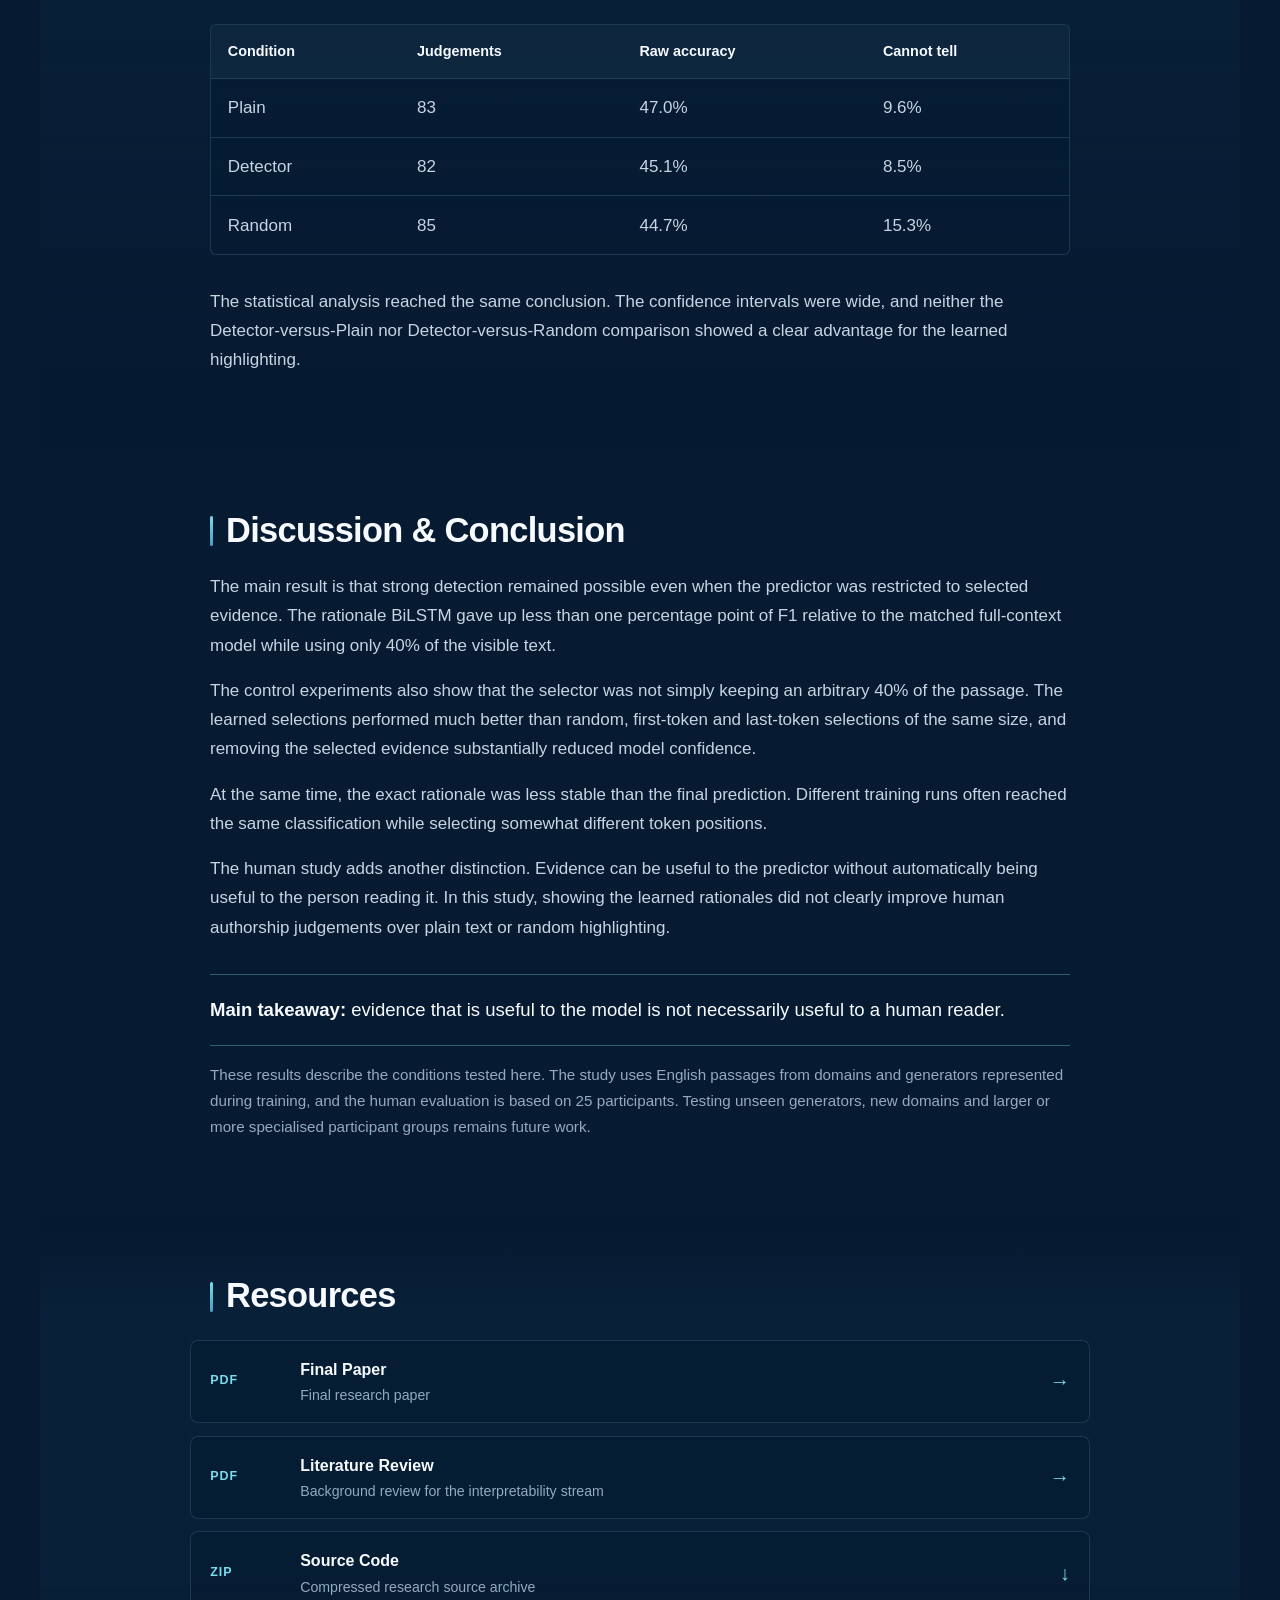
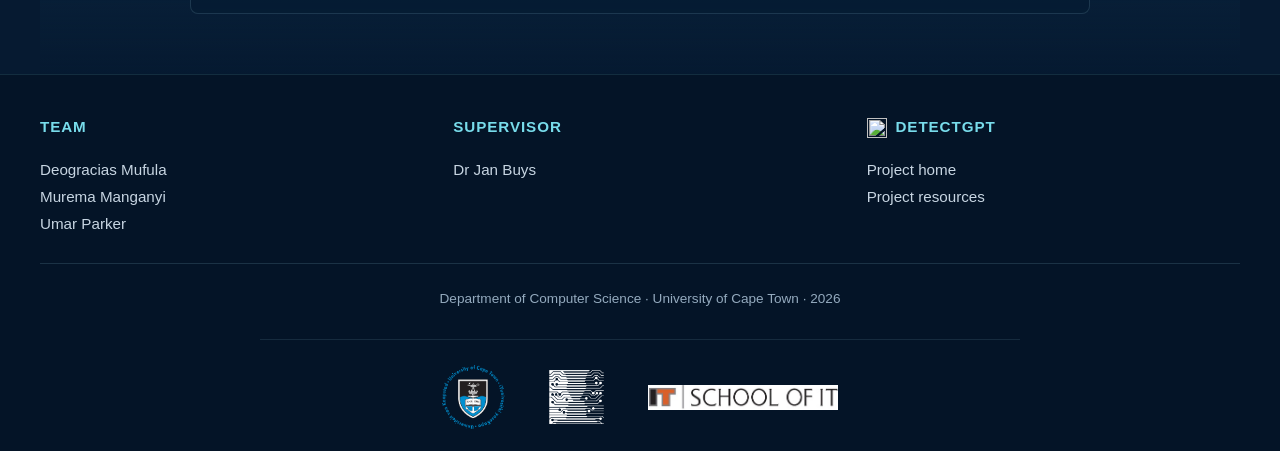
==== commit 5dd3c06a: "Add interpretability artefacts and update resources" ====
--- a/interpretability.html
+++ b/interpretability.html
@@ -602,57 +602,34 @@
 
             <div class="resource-stack">
 
-                <div
-                    class="resource-row resource-placeholder"
-                    data-future-path="Docs/interpretability-final-paper.pdf"
-                >
+                <a class="resource-row" href="Docs/interpretability-final-paper.pdf">
                     <span class="resource-type">PDF</span>
-
                     <span>
                         <strong>Final Paper</strong>
-                        <small>
-                            Final research paper
-                        </small>
+                        <small>Final research paper</small>
                     </span>
-
-                    <span class="resource-status">To be added</span>
-                </div>
-
-
-                <div
-                    class="resource-row resource-placeholder"
-                    data-future-path="Docs/interpretability-literature-review.pdf"
-                >
+                    <span class="resource-arrow">→</span>
+                </a>
+
+                <a class="resource-row" href="Docs/interpretability-literature-review.pdf">
                     <span class="resource-type">PDF</span>
-
                     <span>
                         <strong>Literature Review</strong>
-                        <small>
-                            Background review for the interpretability stream
-                        </small>
+                        <small>Background review for the interpretability stream</small>
                     </span>
-
-                    <span class="resource-status">To be added</span>
-                </div>
-
-
-                <div
-                    class="resource-row resource-placeholder"
-                    data-future-path="Docs/interpretability-source.zip"
-                >
+                    <span class="resource-arrow">→</span>
+                </a>
+
+                <a class="resource-row" href="Docs/interpretability-source.zip" download>
                     <span class="resource-type">ZIP</span>
-
                     <span>
                         <strong>Source Code</strong>
-                        <small>
-                            Compressed research source archive
-                        </small>
+                        <small>Compressed research source archive</small>
                     </span>
-
-                    <span class="resource-status">To be added</span>
-                </div>
-
-            </div>
+                    <span class="resource-arrow">↓</span>
+                </a>
+
+        </div>
 
         </div>
     </section>
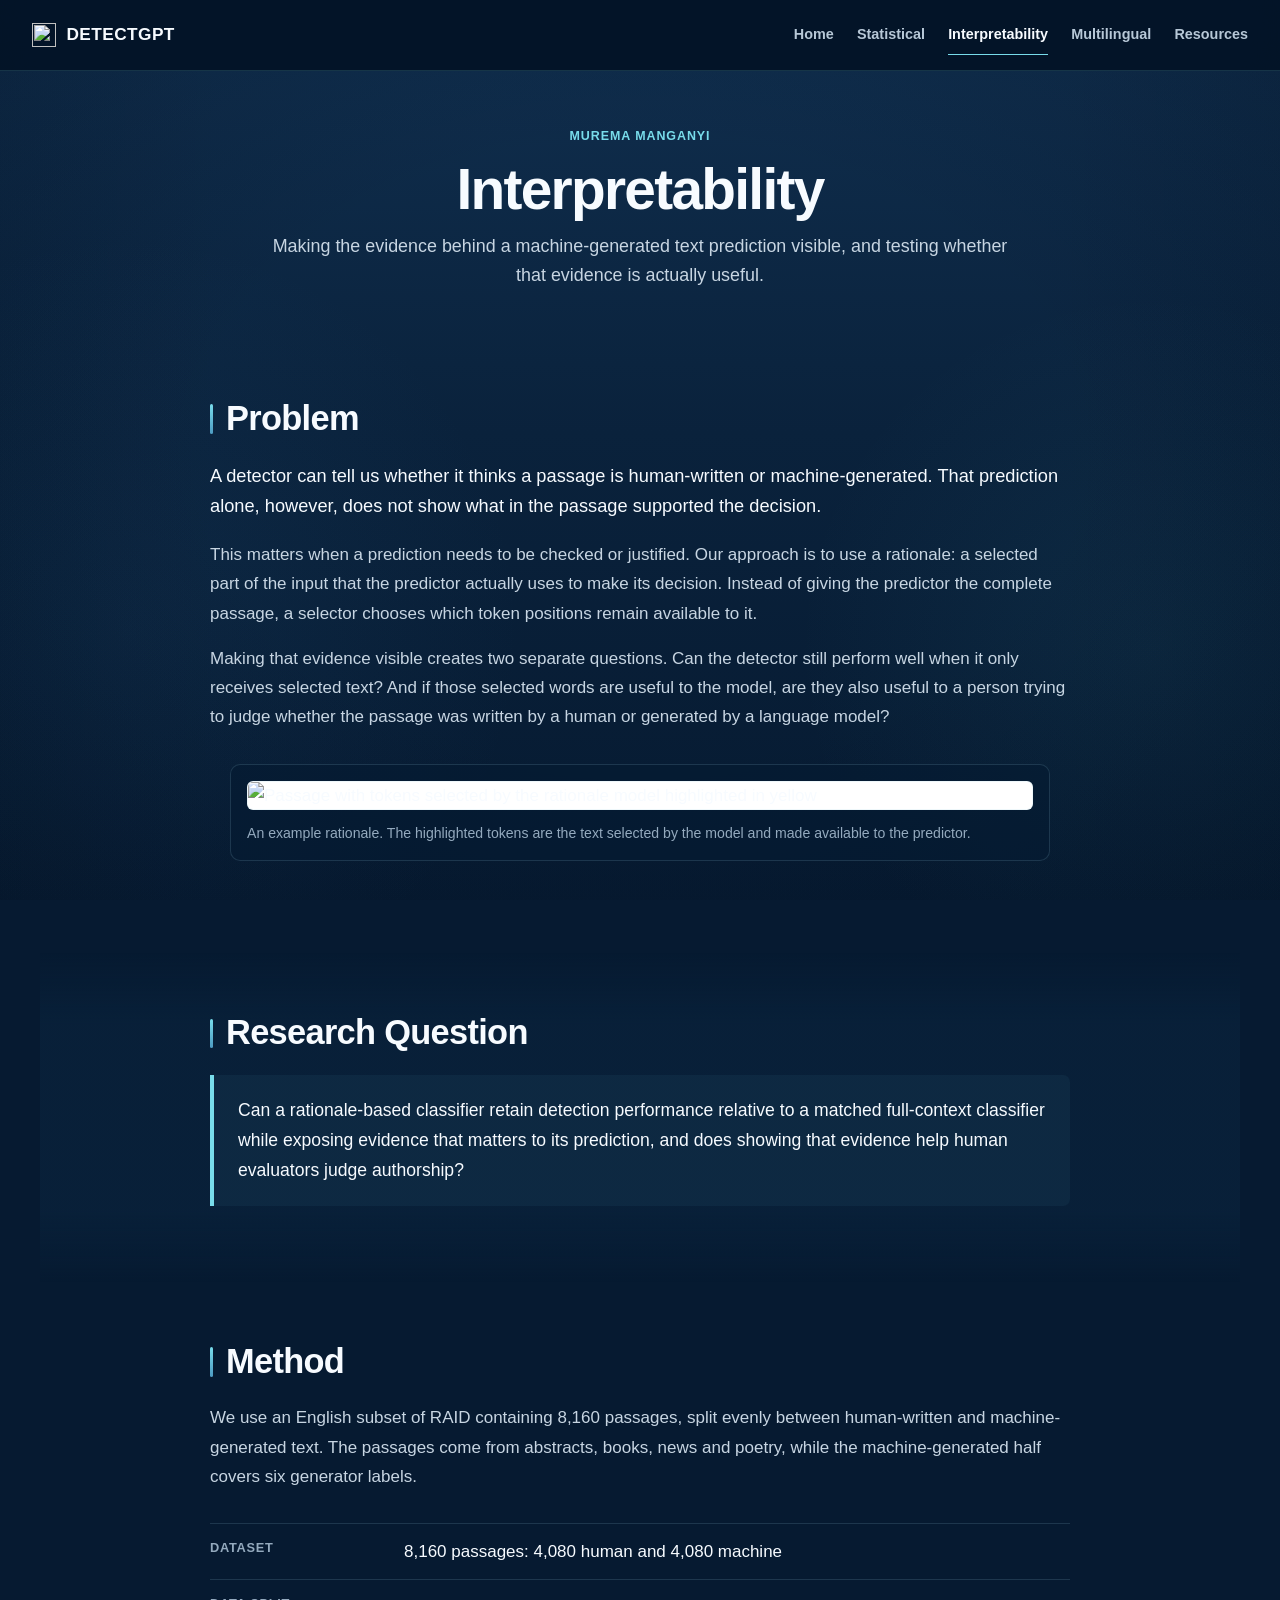
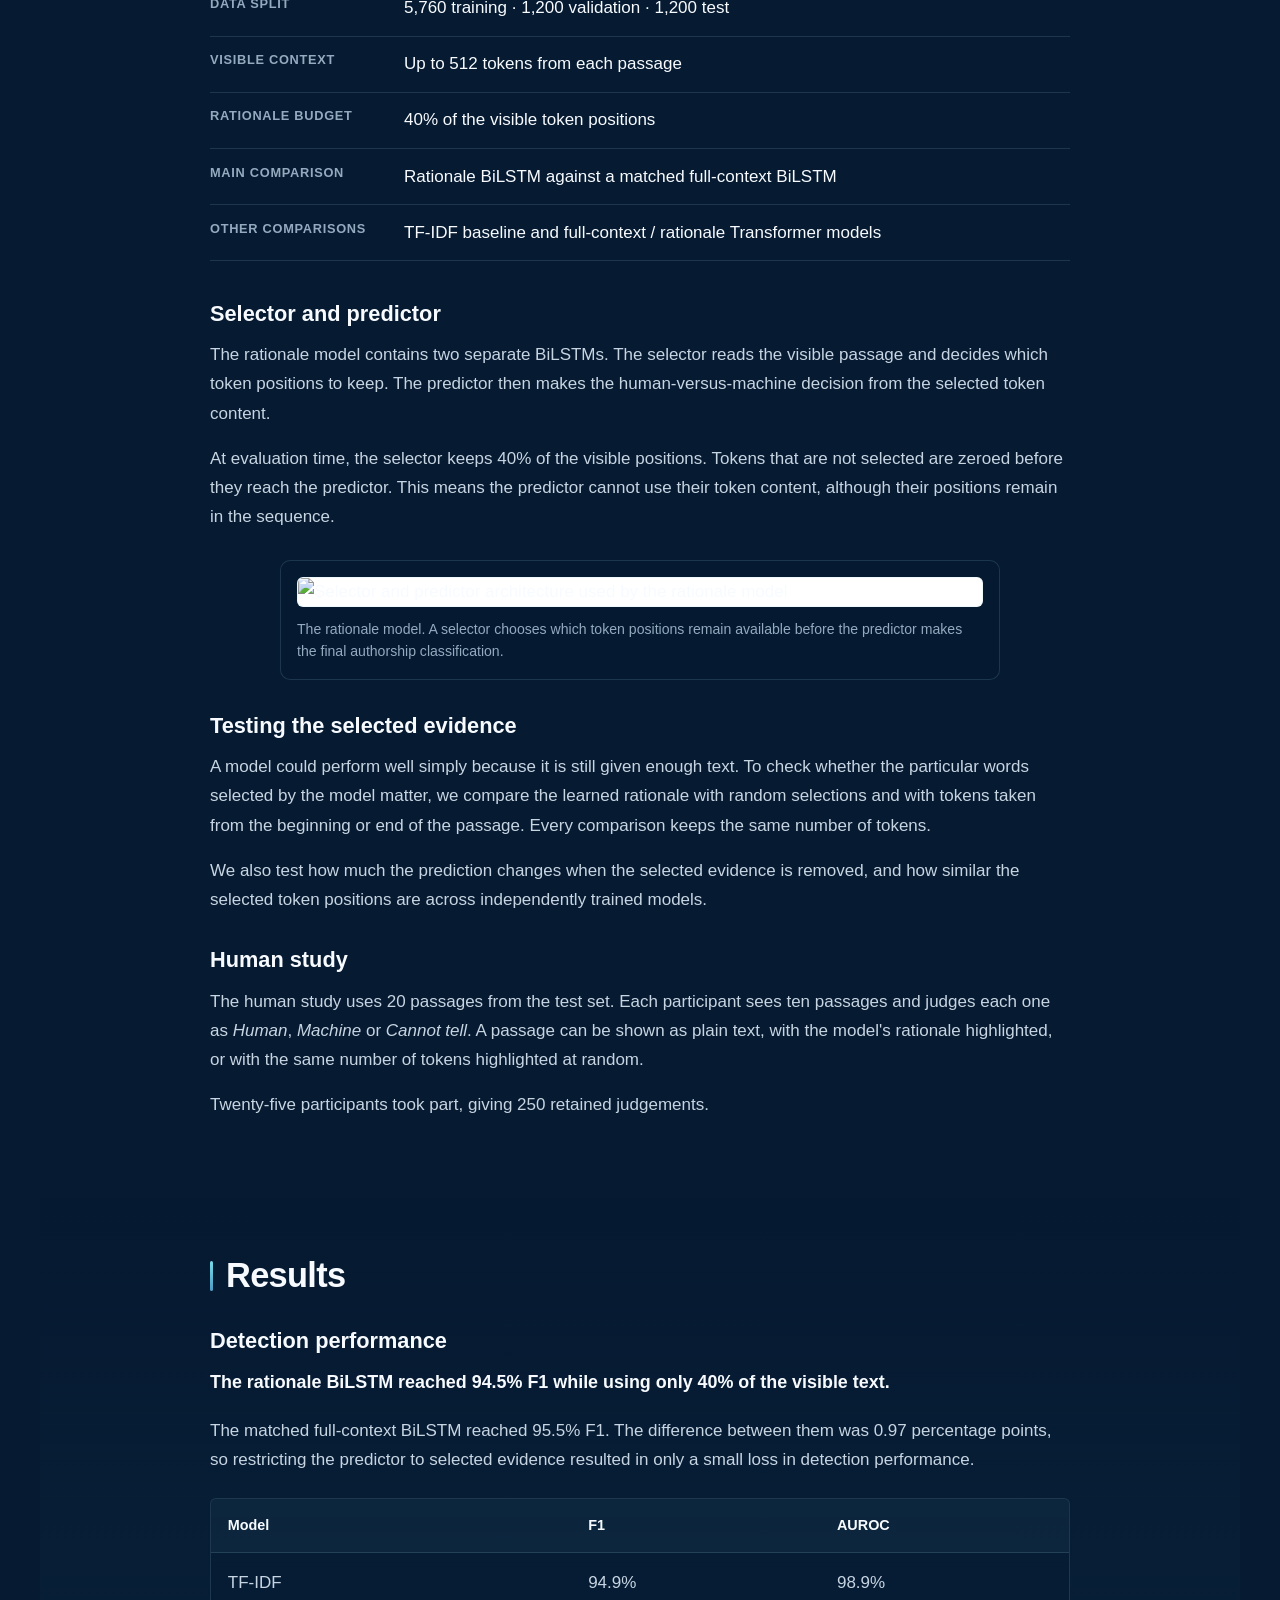
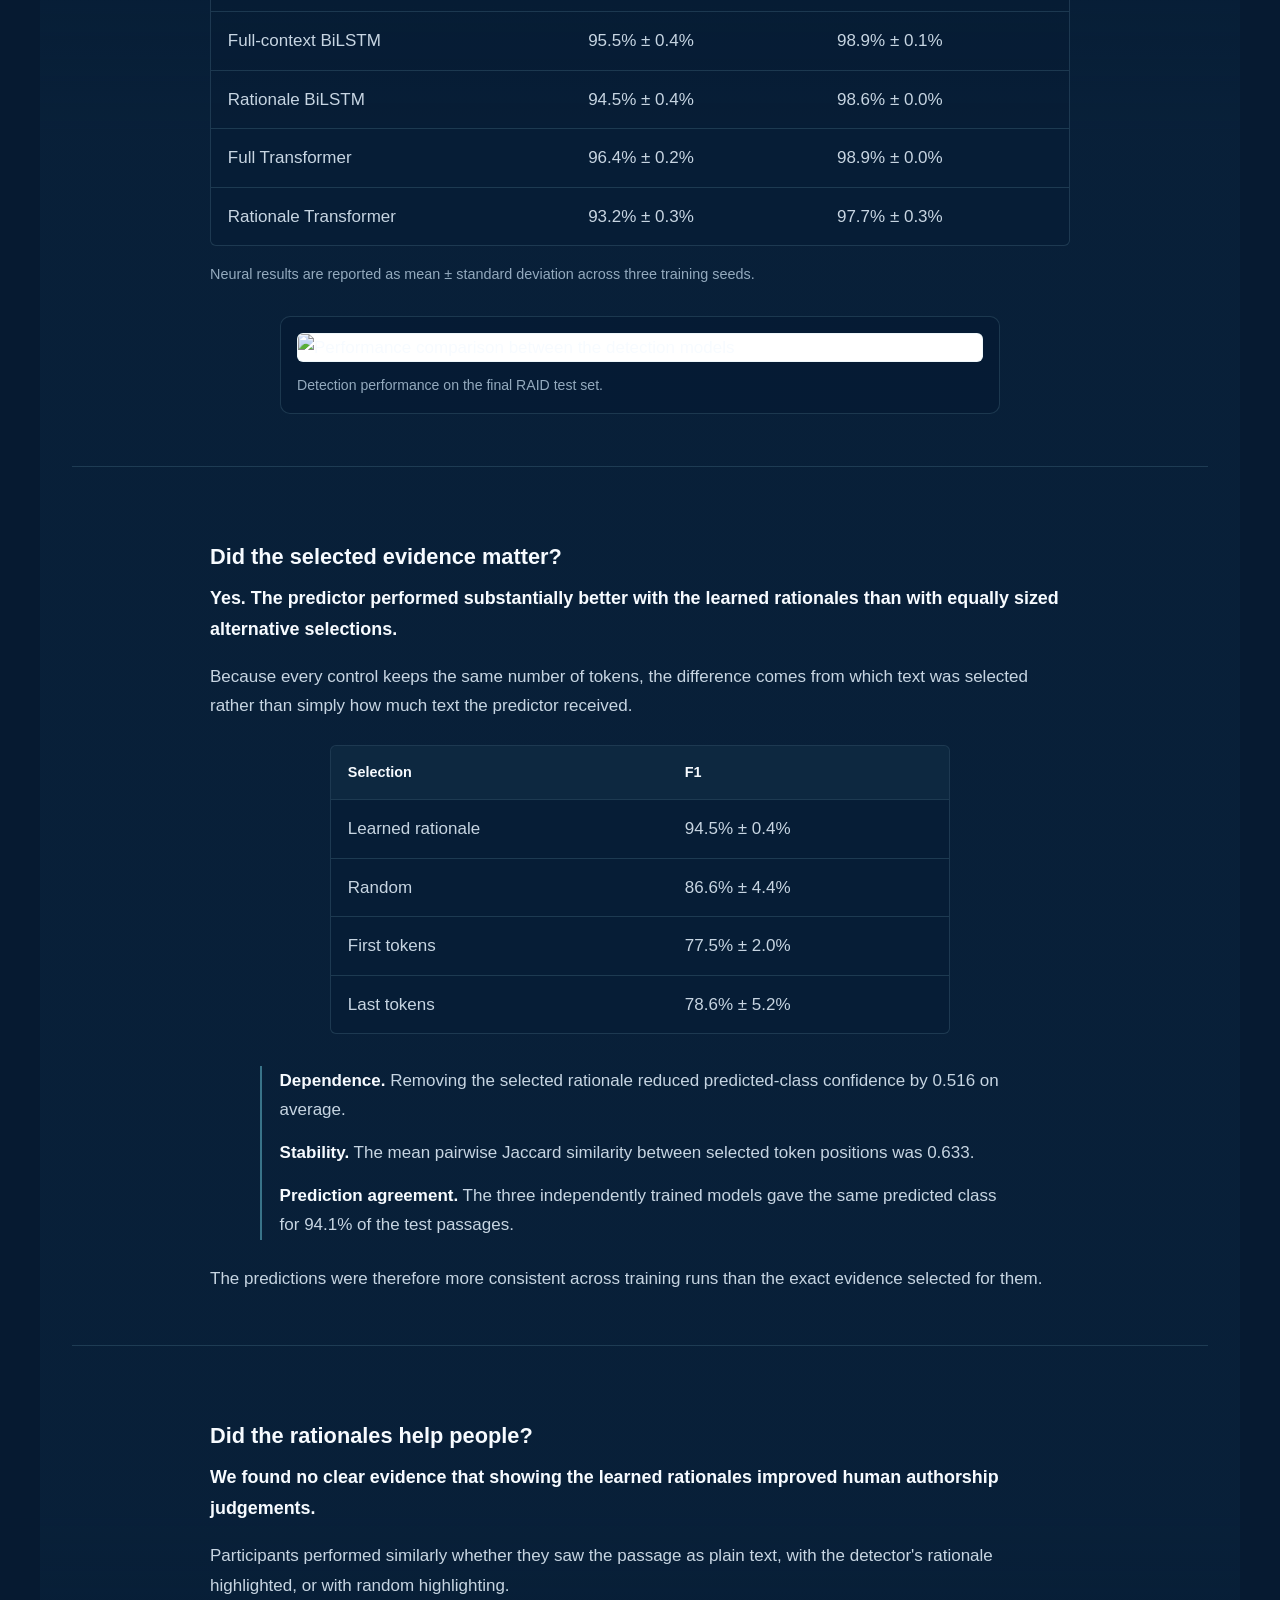
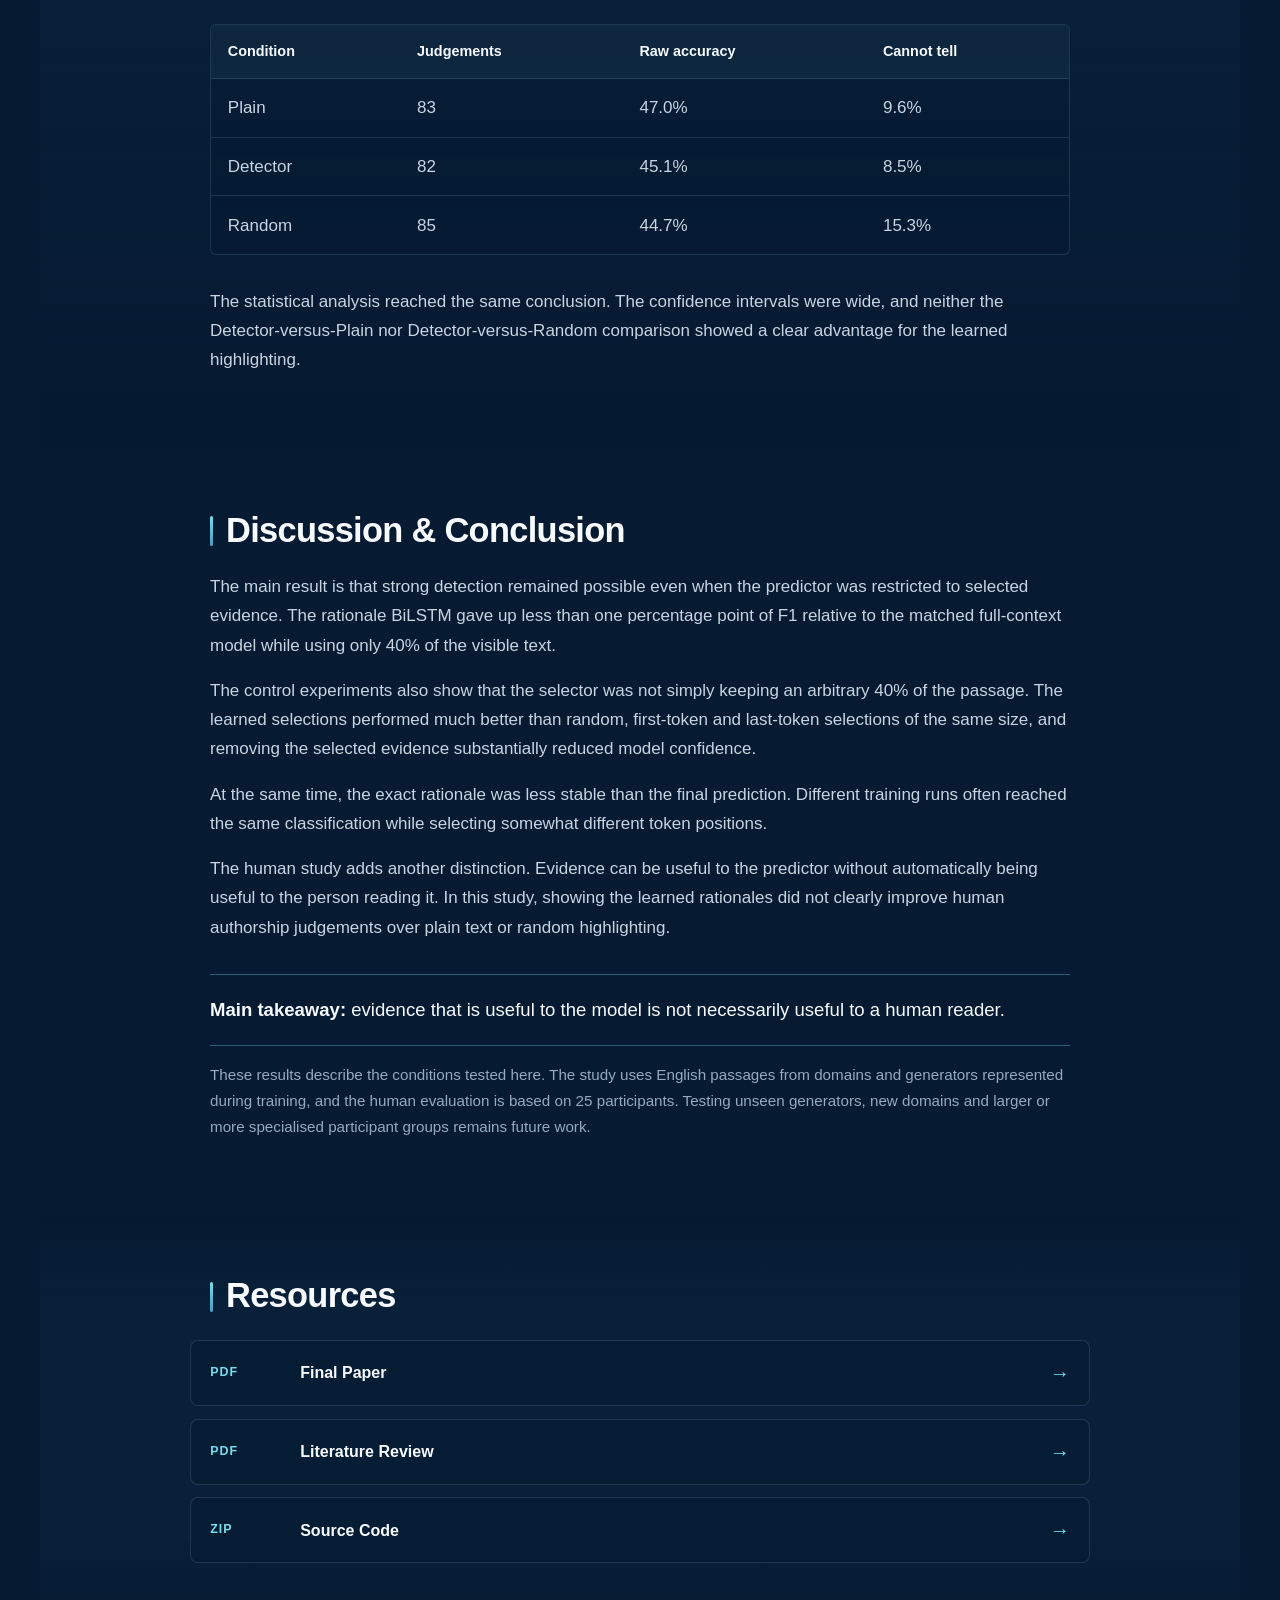
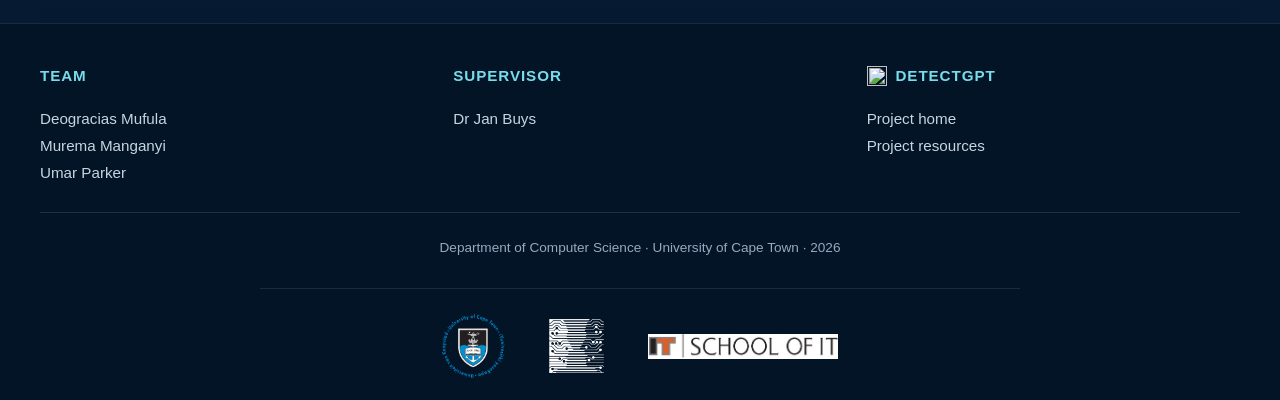
==== commit 7e554e10: "Final website submission" ====
--- a/interpretability.html
+++ b/interpretability.html
@@ -360,7 +360,7 @@
                 </div>
 
 
-                <figure class="figure-block">
+                <figure class="figure-block performance-figure">
                     <img
                         alt="Performance comparison between the detection models"
                         src="Images/interpretability-performance.png"
@@ -602,20 +602,18 @@
 
             <div class="resource-stack">
 
-                <a class="resource-row" href="Docs/interpretability-final-paper.pdf">
+                <a class="resource-row" href="Docs/Murema_Manganyi_MNGKHO012_Final_Project_Report.pdf">
                     <span class="resource-type">PDF</span>
                     <span>
                         <strong>Final Paper</strong>
-                        <small>Final research paper</small>
                     </span>
                     <span class="resource-arrow">→</span>
                 </a>
 
-                <a class="resource-row" href="Docs/interpretability-literature-review.pdf">
+                <a class="resource-row" href="Docs/MNGKHO012_Murema_Manganyi_Literature_Review.pdf">
                     <span class="resource-type">PDF</span>
                     <span>
                         <strong>Literature Review</strong>
-                        <small>Background review for the interpretability stream</small>
                     </span>
                     <span class="resource-arrow">→</span>
                 </a>
@@ -624,9 +622,8 @@
                     <span class="resource-type">ZIP</span>
                     <span>
                         <strong>Source Code</strong>
-                        <small>Compressed research source archive</small>
                     </span>
-                    <span class="resource-arrow">↓</span>
+                    <span class="resource-arrow">→</span>
                 </a>
 
         </div>
@@ -673,4 +670,4 @@
 </footer>
 
 </body>
-</html>+</html>
--- a/css/style.css
+++ b/css/style.css
@@ -486,10 +486,6 @@
     line-height: 1.8;
 }
 
-.placeholder-copy {
-    color: var(--text-secondary);
-}
-
 .stream-overview-grid {
     display: grid;
     grid-template-columns: repeat(3, minmax(0, 1fr));
@@ -665,6 +661,89 @@
     border-radius: 8px;
 }
 
+/* Statistical research page */
+.stat-callout {
+    margin: 1.5rem 0;
+    padding: 1.25rem 1.5rem;
+    color: var(--text-secondary);
+    background: rgba(120, 220, 235, 0.045);
+    border-left: 4px solid var(--accent-cyan);
+    border-radius: 0 7px 7px 0;
+    line-height: 1.68;
+}
+
+.stat-eq {
+    max-width: 100%;
+    margin: 1.25rem 0 1.75rem;
+    padding: 0.95rem 1.1rem;
+    overflow-x: auto;
+    color: var(--text-primary);
+    background: rgba(6, 28, 51, 0.52);
+    border: 1px solid var(--card-border);
+    border-radius: 8px;
+    white-space: nowrap;
+}
+
+.stat-fig-pair {
+    display: grid;
+    grid-template-columns: repeat(2, minmax(0, 1fr));
+    gap: 1.25rem;
+    width: min(1000px, calc(100vw - 4rem));
+    margin: 1.8rem 0 2rem;
+    position: relative;
+    left: 50%;
+    transform: translateX(-50%);
+}
+
+.stat-fig-pair .stat-fig {
+    width: 100%;
+    min-width: 0;
+}
+
+.stat-fig-pair .stat-fig img {
+    display: block;
+    width: 100%;
+    max-width: none;
+    max-height: none;
+    height: auto;
+}
+
+.stat-table-wrap {
+    width: 100%;
+    max-width: var(--reading-width);
+    margin: 1.5rem auto 2rem;
+    overflow-x: auto;
+    background: rgba(6, 28, 51, 0.52);
+    border: 1px solid var(--card-border);
+    border-radius: 8px;
+}
+
+.stat-table {
+    width: 100%;
+    min-width: 620px;
+    border-collapse: collapse;
+}
+
+.stat-table caption {
+    padding: 0.75rem 1rem;
+    color: var(--text-muted);
+    text-align: left;
+    font-size: 0.88rem;
+}
+
+.stat-diagram { max-width: 460px; margin: 0 auto; }
+.stat-node { border: 2px solid currentColor; border-radius: 10px; padding: 0.6rem 0.9rem; text-align: center; background: rgba(128,128,128,0.08); font-weight: 600; }
+.stat-node small { display: block; font-weight: 400; opacity: 0.75; font-size: 0.82rem; margin-top: 0.15rem; }
+.stat-node.is-input { border-color: #6b7280; }
+.stat-node.is-score { border-color: #2563eb; }
+.stat-node.is-perturb { border-color: #d97706; }
+.stat-node.is-decide { border-color: #16a34a; }
+.stat-down { text-align: center; line-height: 1.7; opacity: 0.65; font-size: 0.9rem; }
+.stat-split { display: grid; grid-template-columns: 1fr 1fr; gap: 0.8rem; }
+.stat-stage { border: 1px dashed rgba(128,128,128,0.6); border-radius: 14px; padding: 0.4rem 0.8rem 0.8rem; margin: 0.2rem 0; }
+.stat-stage-label { font-size: 0.78rem; letter-spacing: 0.06em; text-transform: uppercase; opacity: 0.7; margin: 0.2rem 0 0.5rem; text-align: center; }
+.stat-fig img { width: auto; max-width: 70%; max-height: 450px; height: auto; object-fit: contain; background: #fff; padding: 8px; border-radius: 8px; }
+
 table {
     width: 100%;
     min-width: 620px;
@@ -718,6 +797,14 @@
 }
 
 .interpretability-page #method .figure-block {
+    width: min(100%, 720px);
+}
+
+.interpretability-page .performance-figure {
+    width: min(100%, 720px);
+}
+
+.multilingual-page .compact-result-figure {
     width: min(100%, 720px);
 }
 
@@ -842,31 +929,9 @@
     font-size: 1rem;
 }
 
-.resource-row small {
-    display: block;
-    margin-top: 0.18rem;
-    color: var(--text-muted);
-    line-height: 1.45;
-}
-
 .resource-arrow {
     color: var(--accent-cyan);
     font-size: 1.25rem;
-}
-
-.resource-placeholder {
-    cursor: default;
-    opacity: 0.82;
-    border-style: dashed;
-}
-
-.resource-status {
-    color: var(--text-muted);
-    font-size: 0.78rem;
-    font-weight: 700;
-    letter-spacing: 0.035em;
-    text-transform: uppercase;
-    white-space: nowrap;
 }
 
 .subsection-author {
@@ -1152,16 +1217,26 @@
         font-size: 1.75rem;
     }
     .resource-row {
-        grid-template-columns: 48px 1fr;
-    }
-    .resource-arrow,
-    .resource-status {
-        grid-column: 2;
-        justify-self: start;
+        grid-template-columns: 48px minmax(0, 1fr) auto;
     }
     th,
     td {
         padding: 0.75rem;
+    }
+}
+
+@media (max-width: 720px) {
+    .stat-fig-pair {
+        grid-template-columns: 1fr;
+        width: 100%;
+        left: auto;
+        transform: none;
+    }
+}
+
+@media (max-width: 480px) {
+    .stat-split {
+        grid-template-columns: 1fr;
     }
 }
 
